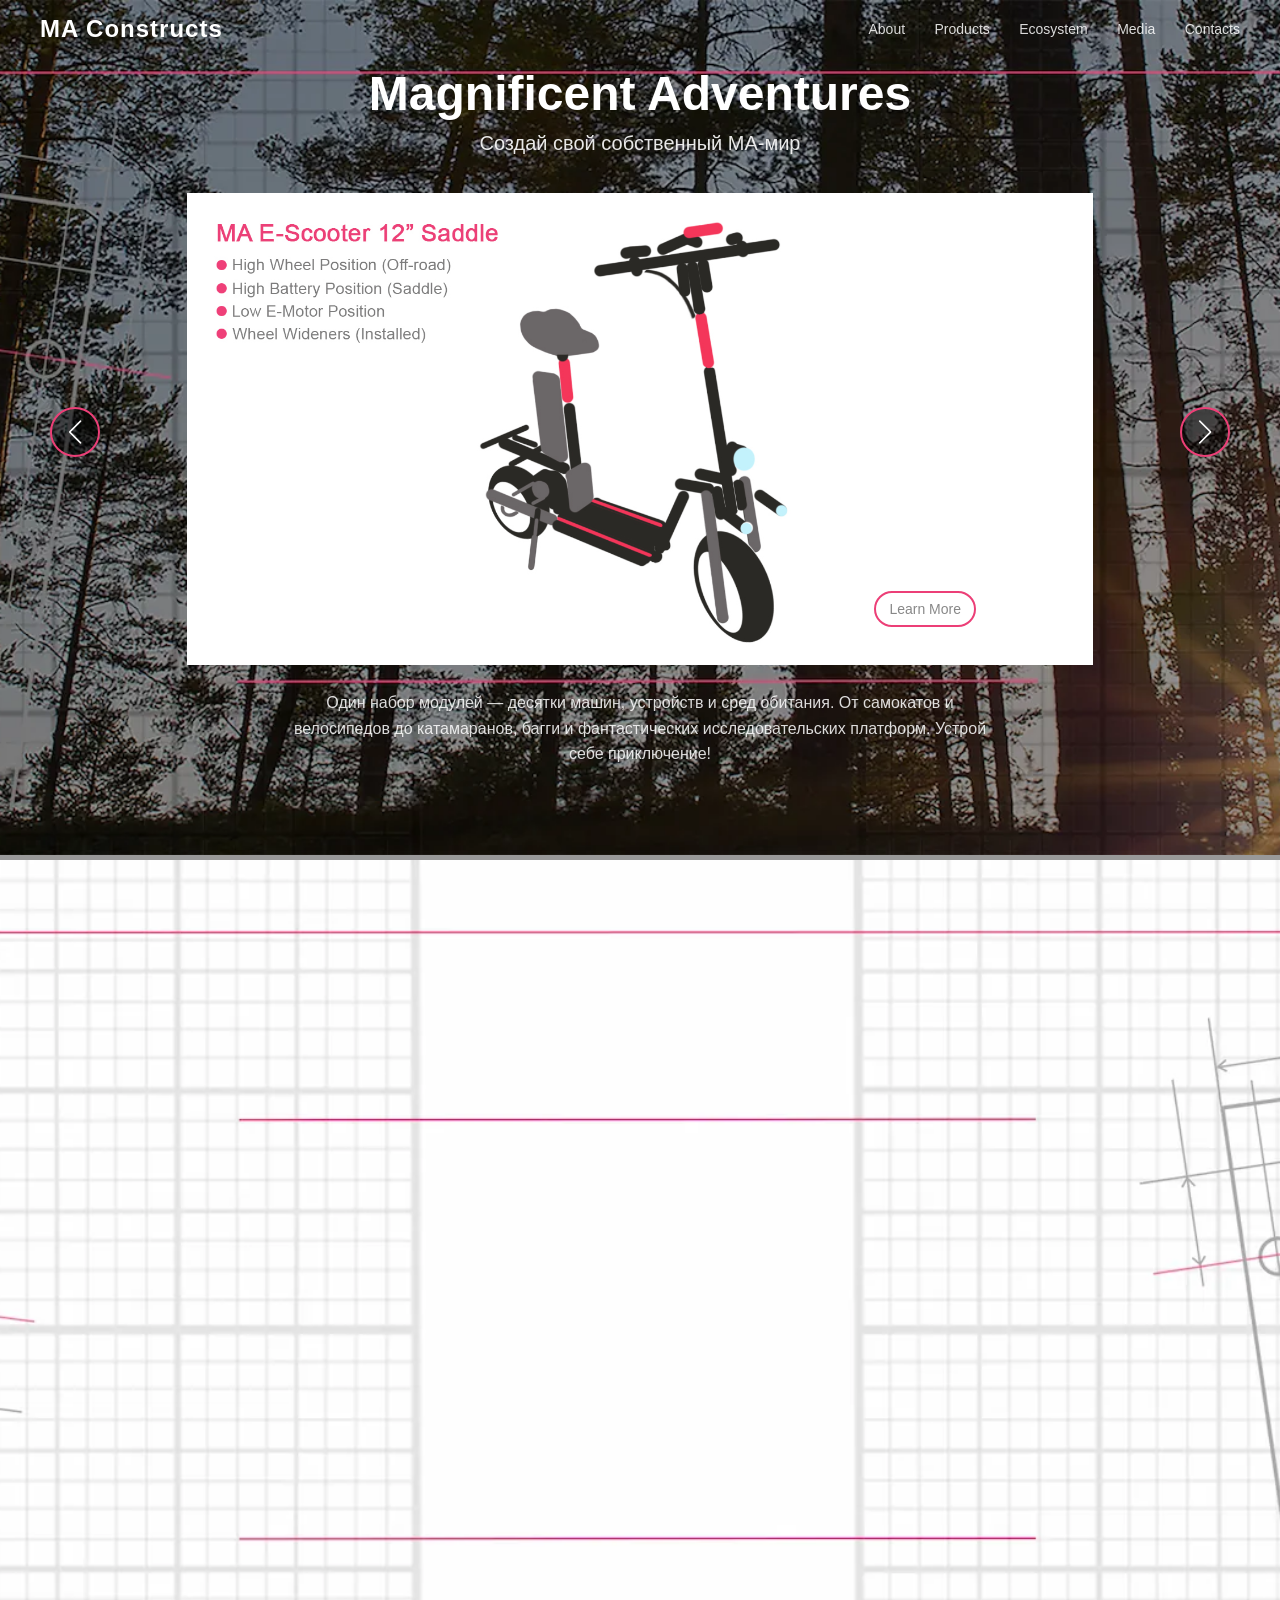
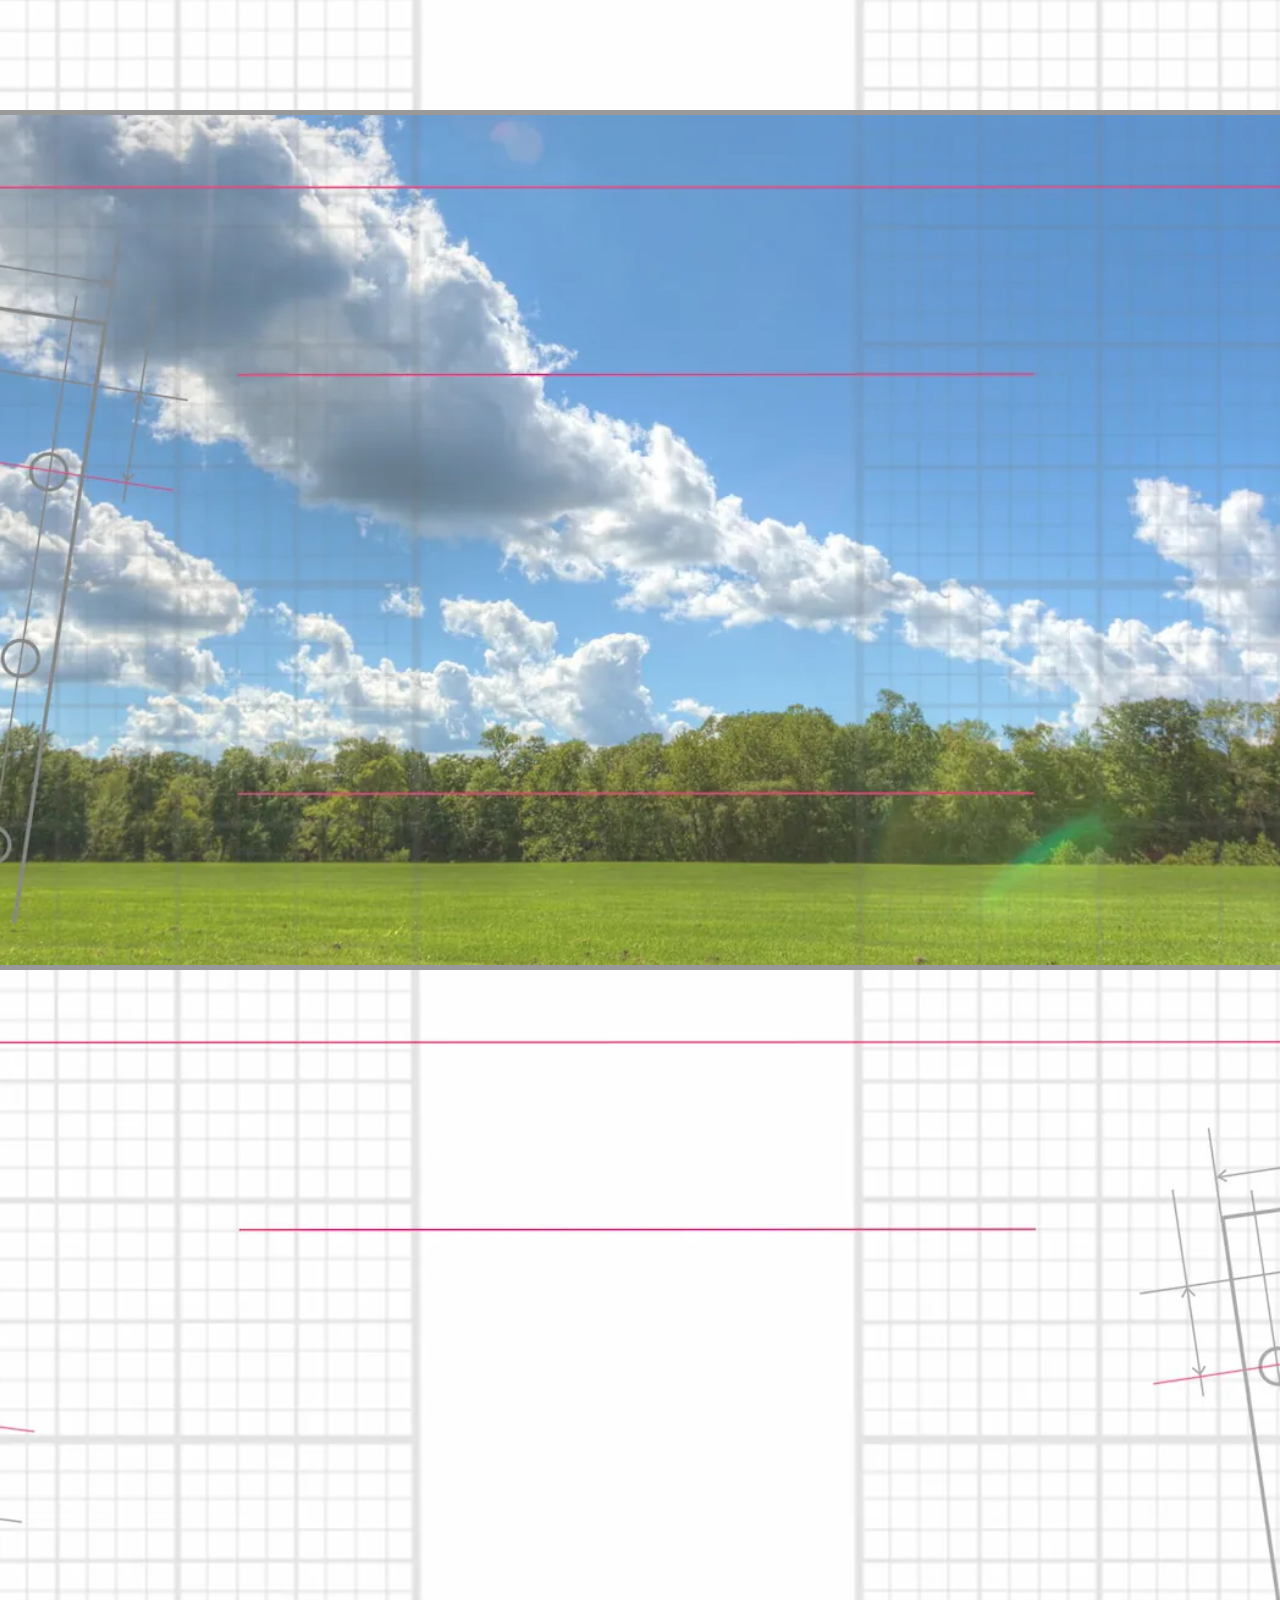
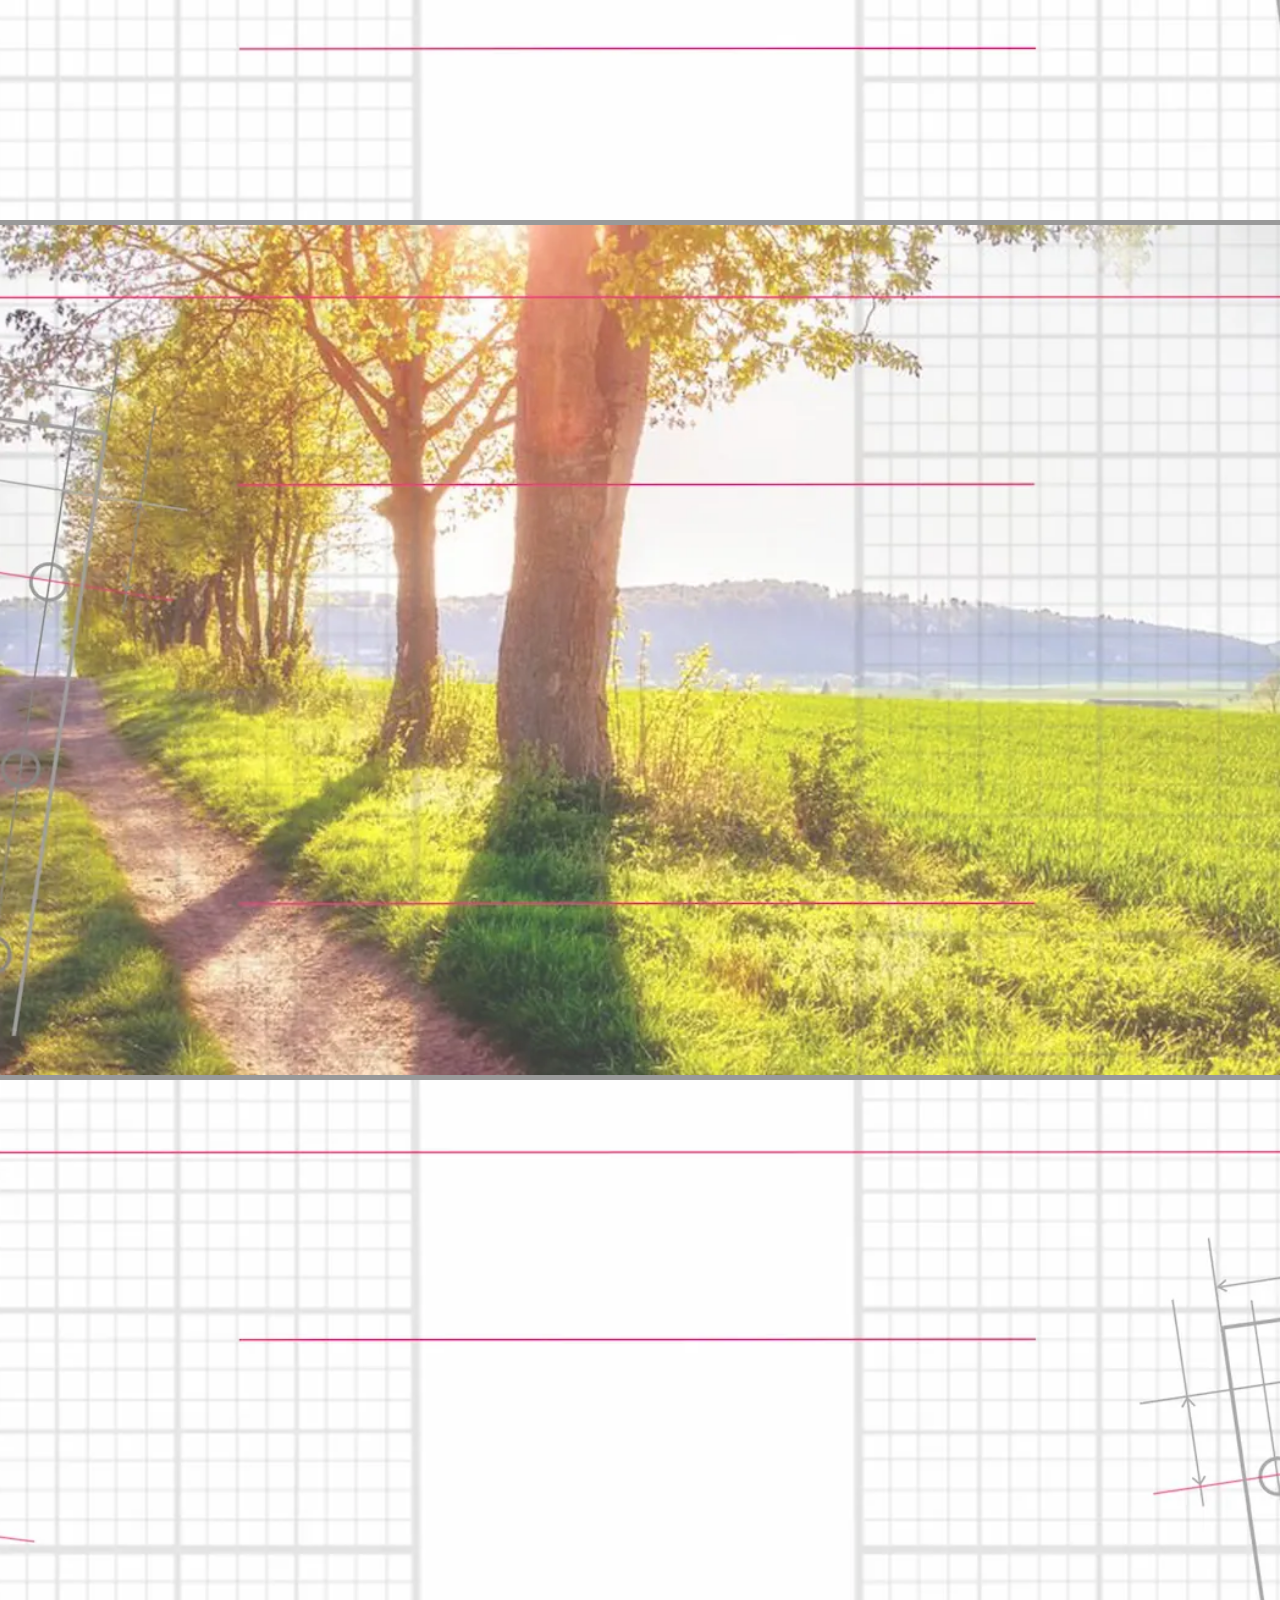
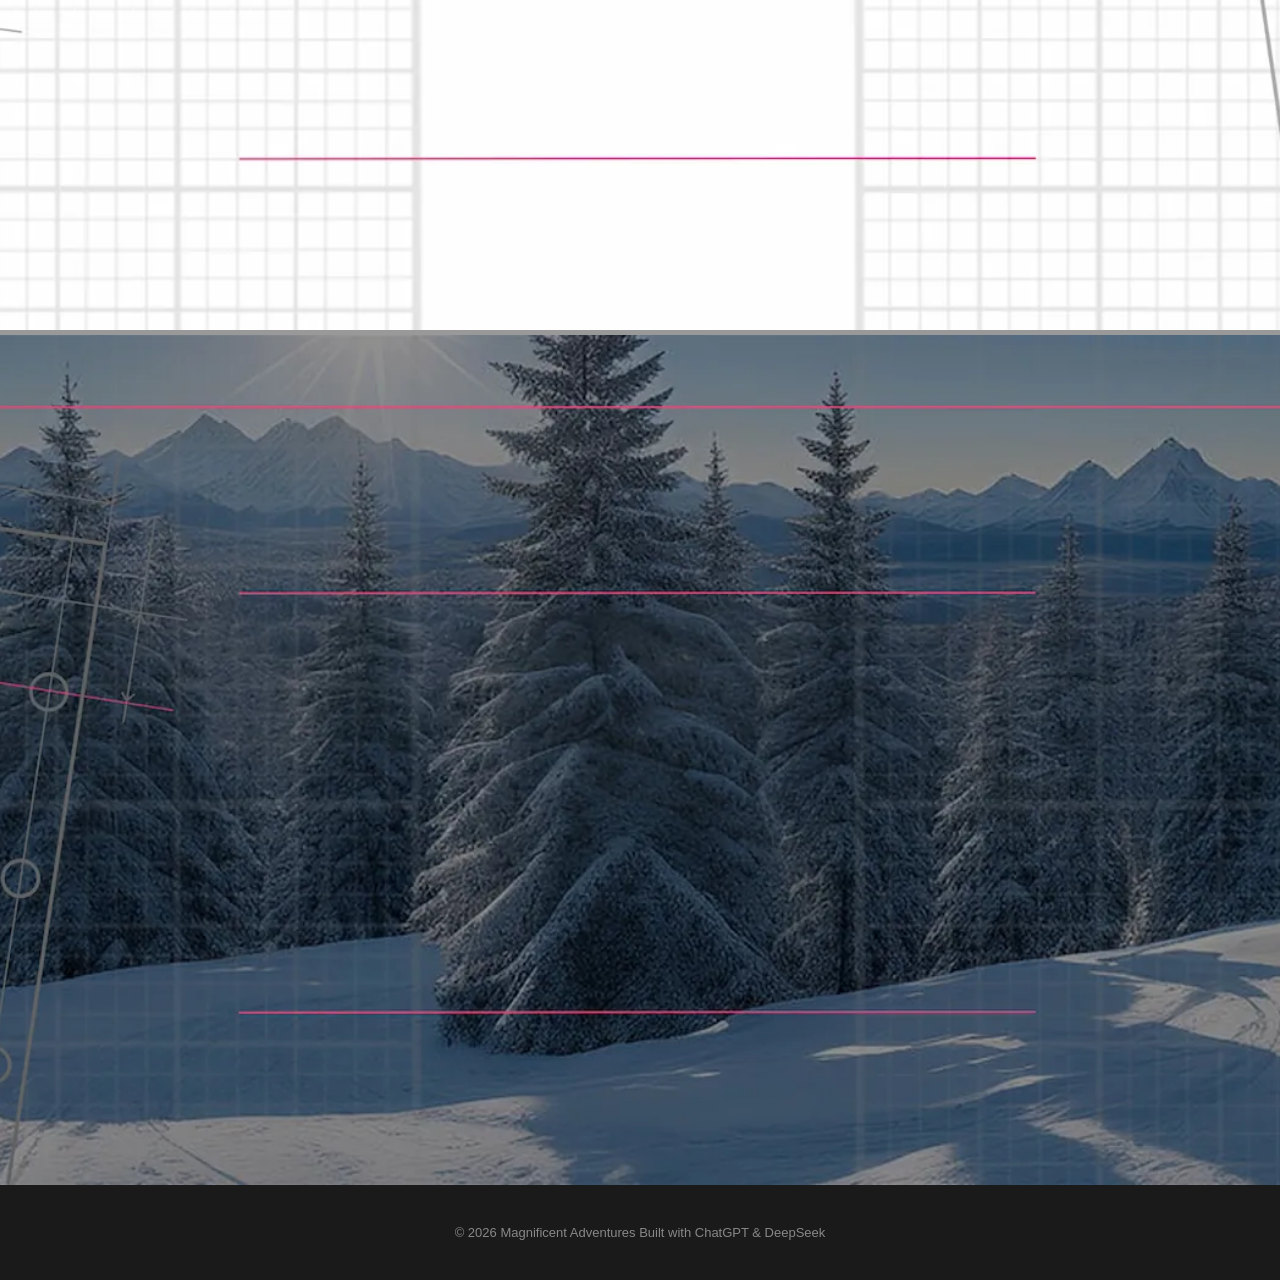
==== index.html @ 73cfc811 "Update logo text and hero section message" ====
<!DOCTYPE html>
<html lang="ru">
<head>
  <meta charset="UTF-8" />
  <title>Magnificent Adventures</title>
  <meta name="viewport" content="width=device-width, initial-scale=1.0" />
<link rel="icon" href="data:,">
  <!-- SWIPER CSS (CDN) -->
  <link rel="stylesheet" href="https://cdn.jsdelivr.net/npm/swiper@11/swiper-bundle.min.css" />

  <style>
    /* ===== Reset ===== */
    * {
      margin: 0;
      padding: 0;
      box-sizing: border-box;
    }

    body {
      margin: 0;
      font-family: Arial, Helvetica, sans-serif;
      color: #ffffff;
    }

    /* ===== HERO SECTION ===== */
  .hero {
  position: relative;
  height: 95vh;
  display: flex;
  flex-direction: column;
  padding-top: 65px;
  
  background-size: cover;
  background-position: center;
  background-repeat: no-repeat;
  scroll-snap-align: start;
  }
    
  /* ===== HERO BACKGROUNDS ===== */
.hero-1 { background-image: url("images/bg-hero-1.webp"); }
.hero-2 { background-image: url("images/bg-hero-2.webp"); }
.hero-3 { background-image: url("images/bg-hero-3.webp"); }
.hero-4 { background-image: url("images/bg-hero-4.webp"); }
.hero-5 { background-image: url("images/bg-hero-5.webp"); }
.hero-6 { background-image: url("images/bg-hero-6.webp"); }
.hero-7 { background-image: url("images/bg-hero-7.webp"); }

    /* ===== TOP NAV ===== */
    .nav {
      position: fixed;     
      top: 0;              
      left: 0;              
      width: 100%;          
      z-index: 1000;
      display: flex;
      justify-content: space-between;
      align-items: center;
      padding: 15px 40px 20px 40px;
    }

    .logo {
      font-size: 24px;
      font-weight: bold;
      letter-spacing: 1px;
    }

    .menu a {
      margin-left: 25px;
      text-decoration: none;
      color: #ffffff;
      font-size: 14px;
      opacity: 0.85;
    }
    .hero-light .menu a {
  color: #333333;
   }
    .menu a:hover {
      opacity: 1;
    }
    .nav-dark .menu a {
  color: #333333;
}
.nav-dark .menu a:hover {
  color: #ec3f77;
}
    
    /* ===== HERO CONTENT ===== */
    .hero-content {
   display: flex;
  flex-direction: column;
  align-items: center;
  text-align: center;

  padding: 1px 2px;
  gap: 1px;
}


    .hero-title {
      font-size: 48px;
      font-weight: 700;
      margin-bottom: 10px;
    }

    .hero-subtitle {
      font-size: 20px;
      margin-bottom: 12px;
      opacity: 0.9;
    }

    .hero-bottom {
      max-width: 700px;
      font-size: 16px;
      line-height: 1.6;
      margin: 0 auto 25px auto;
      text-align: center;
      opacity: 0.85;
    }

    /* ===== SWIPER СТИЛИ ===== */
/* Контейнер слайдера */
.slider-container {
  width: 100%;
  max-width: 1200px;

  height: 58vh;        /* ← ВОТ ЭТО КЛЮЧ */
  max-height: 650px;   /* страховка */

  margin: 0 auto;
}

/* Сам слайдер внутри контейнера */
.slider-container .swiper {
  width: 100%;
  height: 100%;
  position: relative;
  z-index: 2;
}


/* Медиа-запросы для адаптивности */
@media (max-width: 768px) {
  .slider-container {
    width: 95%;
    height: 60vh;
    min-height: 400px;
  }
}

@media (max-width: 480px) {
  .slider-container {
    height: 50vh;
    min-height: 300px;
    border-width: 2px; /* Тоньше линии на мобильных */
  }
}

.swiper {
  width: 100%;
  height: 100%;
  max-height: 800px;
  border-radius: 20px;
  overflow: hidden;
}

.swiper-slide {
  display: flex;
  justify-content: center;
  align-items: center;
  position: relative;
}

.swiper-slide img {
  width: auto;
  height: auto;
  max-width: 92%;
  max-height: 95%;
  object-fit: contain;
  padding: 12px;
}

    /* Кнопки навигации Swiper */
    .swiper-button-next,
    .swiper-button-prev {
      color: #fff;
      background: rgba(0, 0, 0, 0.5);
      width: 50px;
      height: 50px;
      border-radius: 50%;
      transition: all 0.3s ease;
      border: 2px solid #ec3f77; /* ← розовый фирменный HEX */
    }
    
    .swiper-button-next:hover,
    .swiper-button-prev:hover {
     background: rgba(0, 0, 0, 0.8);
   }

    .swiper-button-next:after,
    .swiper-button-prev:after {
      font-size: 24px;
    }
   /* Полное отключение фокуса для всех элементов слайдера */
.swiper-slide:focus,
.swiper-slide:focus-visible,
.swiper-slide:focus-within,
.swiper-button-next:focus,
.swiper-button-prev:focus,
.swiper-button-next:focus-visible,
.swiper-button-prev:focus-visible {
  outline: none !important;
  box-shadow: none !important;
  -webkit-tap-highlight-color: transparent !important; /* для мобильных */
}

/* Отключаем выделение при клике на всё, что связано со слайдером */
.swiper * {
  -webkit-tap-highlight-color: transparent;
  -webkit-touch-callout: none;
  -webkit-user-select: none;
  user-select: none;
}
    
    /* ===== CTA ===== */
    .slider-container {
  position: relative;
   }

.cta {
  position: absolute;
  right: 22%;
  bottom: 12%;
  z-index: 5;
 }

.cta button {
  background: white;
  color: #888;
  border: 2px solid #ec3f77; /* фирменный MA-розовый */
  padding: 8px 13px;
  font-size: 14px;
  border-radius: 60px;  /* больше воздуха */
  cursor: pointer;
  transition: all 0.3s ease;
}

.cta button:hover {
  background: #f3f3f3;
  color: #444;
}

.hero + .hero {
border-top: 5px solid #999;
}
 html { scroll-snap-type: y proximity; }

  .site-footer {
  background: #1a1a1a;
  color: #888;
  text-align: center;
  padding: 40px 20px;
  font-size: 13px;
}
    
    /* ===== MOBILE ===== */
    @media (max-width: 768px) {
      .hero-title {
        font-size: 34px;
      }

      .swiper {
        height: 400px;
      }

      .swiper-button-next,
      .swiper-button-prev {
        width: 40px;
        height: 40px;
      }
    }

    @media (max-width: 480px) {
      .swiper {
        height: 300px;
      }
    }
           
  </style>
</head>

<body>

  <!-- Navigation -->
    <header class="nav">
      <div class="logo">MA Constructs</div>
      <div class="menu">
        <a href="#">About</a>
        <a href="#">Products</a>
        <a href="#">Ecosystem</a>
        <a href="#">Media</a>
        <a href="#">Contacts</a>
      </div>
    </header>

  <main>
  
    <section class="hero hero-1 hero-dark">
  
    <!-- Hero Content -->
    <div class="hero-content">

      <div class="hero-title">Magnificent Adventures</div>
      <div class="hero-subtitle">Создай свой собственный MA-мир</div>
      
</div>
      
      <!-- Slider (ТЕПЕРЬ ОДИН И РАБОЧИЙ) -->
      <div class="slider-container">
        <div class="swiper">
          <div class="swiper-wrapper">
       <!-- Слайд 1 -->
  <div class="swiper-slide">
    <img src="./images/skeleton-1-1-lawn-e-mower-3-4.jpg" alt="MA Lawn E-Mower 4-8”">
    <div class="cta">
    <button>Learn More</button>
  </div>      
  </div>
       <!-- Слайд 2 -->
  <div class="swiper-slide">
    <img src="./images/skeleton-1-2-snow-e-blower-3-4.jpg" alt="MA Snow Blower 4-8” (E-version)">
    <div class="cta">
    <button>Learn More</button>
  </div> 
  </div> 
      <!-- Слайд 3 -->
  <div class="swiper-slide">
    <img src="./images/skeleton-1-3-snow-blower-3-4.jpg" alt="MA Snow Blower 4-8”">
    <div class="cta">
    <button>Learn More</button>
  </div>         
  </div>
      <!-- Слайд 4 -->
  <div class="swiper-slide">
    <img src="./images/skeleton-1-4-trolley-3-4.jpg" alt="MA Trolley 4-8” for Bags">
    <div class="cta">
    <button>Learn More</button>
  </div>   
  </div>
      <!-- Слайд 5 -->
  <div class="swiper-slide">
    <img src="./images/skeleton-1-5-scooter-kid-trike-3-4.jpg" alt="MA Scooter 4” Kid’s Trike">
    <div class="cta">
    <button>Learn More</button>
  </div>  
  </div>
     <!-- Слайд 6 -->
  <div class="swiper-slide">
    <img src="./images/skeleton-1-6-scooter-simple-3-4.jpg" alt="MA Scooter 8”">
    <div class="cta">
    <button>Learn More</button>
  </div>  
  </div>
      <!-- Слайд 7 -->
  <div class="swiper-slide">
    <img src="./images/skeleton-1-7-e-scooter-3-4.jpg" alt="MA E-Scooter 12”">
    <div class="cta">
    <button>Learn More</button>
  </div> 
  </div>
    <!-- Слайд 8 -->
  <div class="swiper-slide">
    <img src="./images/skeleton-1-8-e-scooter-saddle-3-4.jpg" alt="MA E-Scooter 12” Saddle">
    <div class="cta">
    <button>Learn More</button>
  </div> 
  </div>
    <!-- Слайд 9 -->
  <div class="swiper-slide">
    <img src="./images/skeleton-1-9-mini-e-bike-deck-3-4.jpg" alt="MA Mini E-Bike 16-20” Deck">
    <div class="cta">
    <button>Learn More</button>
  </div>    
  </div>
    <!-- Слайд 10 -->
  <div class="swiper-slide">
    <img src="./images/skeleton-1-10-mini-e-bike-hybrid-3-4.jpg" alt="MA Mini E-Bike 16-20” Hybrid">
    <div class="cta">
    <button>Learn More</button>
  </div>  
  </div>
    <!-- Слайд 11 -->
  <div class="swiper-slide">
    <img src="./images/skeleton-1-11-mini-bike-pedals-3-4.jpg" alt="MA Mini Bike 16-20” Pedals">
    <div class="cta">
    <button>Learn More</button>
  </div>    
  </div>
    <!-- Слайд 12 -->
  <div class="swiper-slide">
    <img src="./images/skeleton-1-12-water-mini-e-bike-3-4.jpg" alt="MA Water Mini E-Bike 16-20”">
    <div class="cta">
    <button>Learn More</button>
  </div>     
  </div>
    <!-- Слайд 13 -->
  <div class="swiper-slide">
    <img src="./images/skeleton-1-13-snow-mini-e-bike-hybrid-3-4.jpg" alt="MA Snow Mini E-Bike 16-20”">
    <div class="cta">
    <button>Learn More</button>
  </div>     
  </div>
    <!-- Слайд 14 -->
  <div class="swiper-slide">
    <img src="./images/skeleton-1-14-mini-e-bike-trike-3-4.jpg" alt="MA Mini E-Bike 16-20” Trike">
    <div class="cta">
    <button>Learn More</button>
  </div>   
  </div>
    <!-- Слайд 15 -->
  <div class="swiper-slide">
    <img src="./images/skeleton-1-15-mini-e-bike-quadbike-3-4.jpg" alt="MA Mini E-Bike 16-20” QuadBike">
    <div class="cta">
    <button>Learn More</button>
  </div>   
  </div>
    <!-- Слайд 16 -->
  <div class="swiper-slide">
    <img src="./images/skeleton-1-16-mini-e-quadbike-roof-traler-3-4.jpg" alt="MA E-QuadBike 16-20” Roof">
    <div class="cta">
    <button>Learn More</button>
  </div>   
  </div>
           
</div>
        
          <!-- Кнопки навигации Swiper -->
          <div class="swiper-button-next"></div>
          <div class="swiper-button-prev"></div>
 
 </div>                
      </div>
         
    <div class="hero-bottom">
        Один набор модулей — десятки машин, устройств и сред обитания.
        От самокатов и велосипедов до катамаранов, багги и фантастических
        исследовательских платформ. Устрой себе приключение!
      </div> 
  </section> 

  <section class="hero hero-2 hero-light"></section>
  <section class="hero hero-3 hero-dark"></section>
  <section class="hero hero-4 hero-light"></section>
  <section class="hero hero-5 hero-light"></section>
  <section class="hero hero-6 hero-light"></section>
  <section class="hero hero-7 hero-dark"></section>
  <footer class="site-footer">
  © 2026 Magnificent Adventures  
  Built with ChatGPT & DeepSeek
</footer>
    
  </main>
  
  <!-- Звук для слайдера -->
  <audio id="swiper-sound" preload="auto">
    <source src="./sounds/slide-quiet-short.mp3" type="audio/mpeg">
    Ваш браузер не поддерживает аудио
  </audio> 
  
  <!-- SWIPER JS (CDN) -->
  <script src="https://cdn.jsdelivr.net/npm/swiper@11/swiper-bundle.min.js"></script>

  <script>
    // MA Slider инициализация
    document.addEventListener('DOMContentLoaded', function() {
      const swiper = new Swiper('.swiper', {
  // ⚡ ДОБАВИЛИ:
  slidesPerView: 1,
  spaceBetween: 0,
  
  loop: false,
  initialSlide: 7,     
    speed: 0,              
         
  navigation: {
    nextEl: '.swiper-button-next',
    prevEl: '.swiper-button-prev',
  },
  
  // ⚡ ИСПРАВИЛИ ВСЕ breakpoints:
  breakpoints: {
    320: { slidesPerView: 1, spaceBetween: 10 },
    640: { slidesPerView: 1, spaceBetween: 15 },
    768: { slidesPerView: 1, spaceBetween: 20 },
    1024: { slidesPerView: 1, spaceBetween: 25 },
    1400: { slidesPerView: 1, spaceBetween: 30 }
  },
  
});
      // ЗВУК ТУТ!
      const sound = document.getElementById('swiper-sound');
      if (sound) {
        document.querySelector('.swiper-button-next').addEventListener('click', () => {
          sound.currentTime = 0;
          sound.play().catch(() => {});
        });
        
        document.querySelector('.swiper-button-prev').addEventListener('click', () => {
          sound.currentTime = 0;
          sound.play().catch(() => {});
        });
      } 
      
console.log('🚀 MA Slider запущен!');
console.log('Количество слайдов:', swiper.slides.length);
    });
  </script>

  <script>
const nav = document.querySelector('.nav');
const heroes = document.querySelectorAll('.hero');

const observer = new IntersectionObserver((entries) => {
  entries.forEach(entry => {
    if (entry.isIntersecting) {
      if (entry.target.classList.contains('hero-light')) {
        nav.classList.add('nav-dark');
      } else {
        nav.classList.remove('nav-dark');
      }
    }
  });
}, { threshold: 0.6 });

heroes.forEach(hero => observer.observe(hero));
</script>
  
</body>
</html>
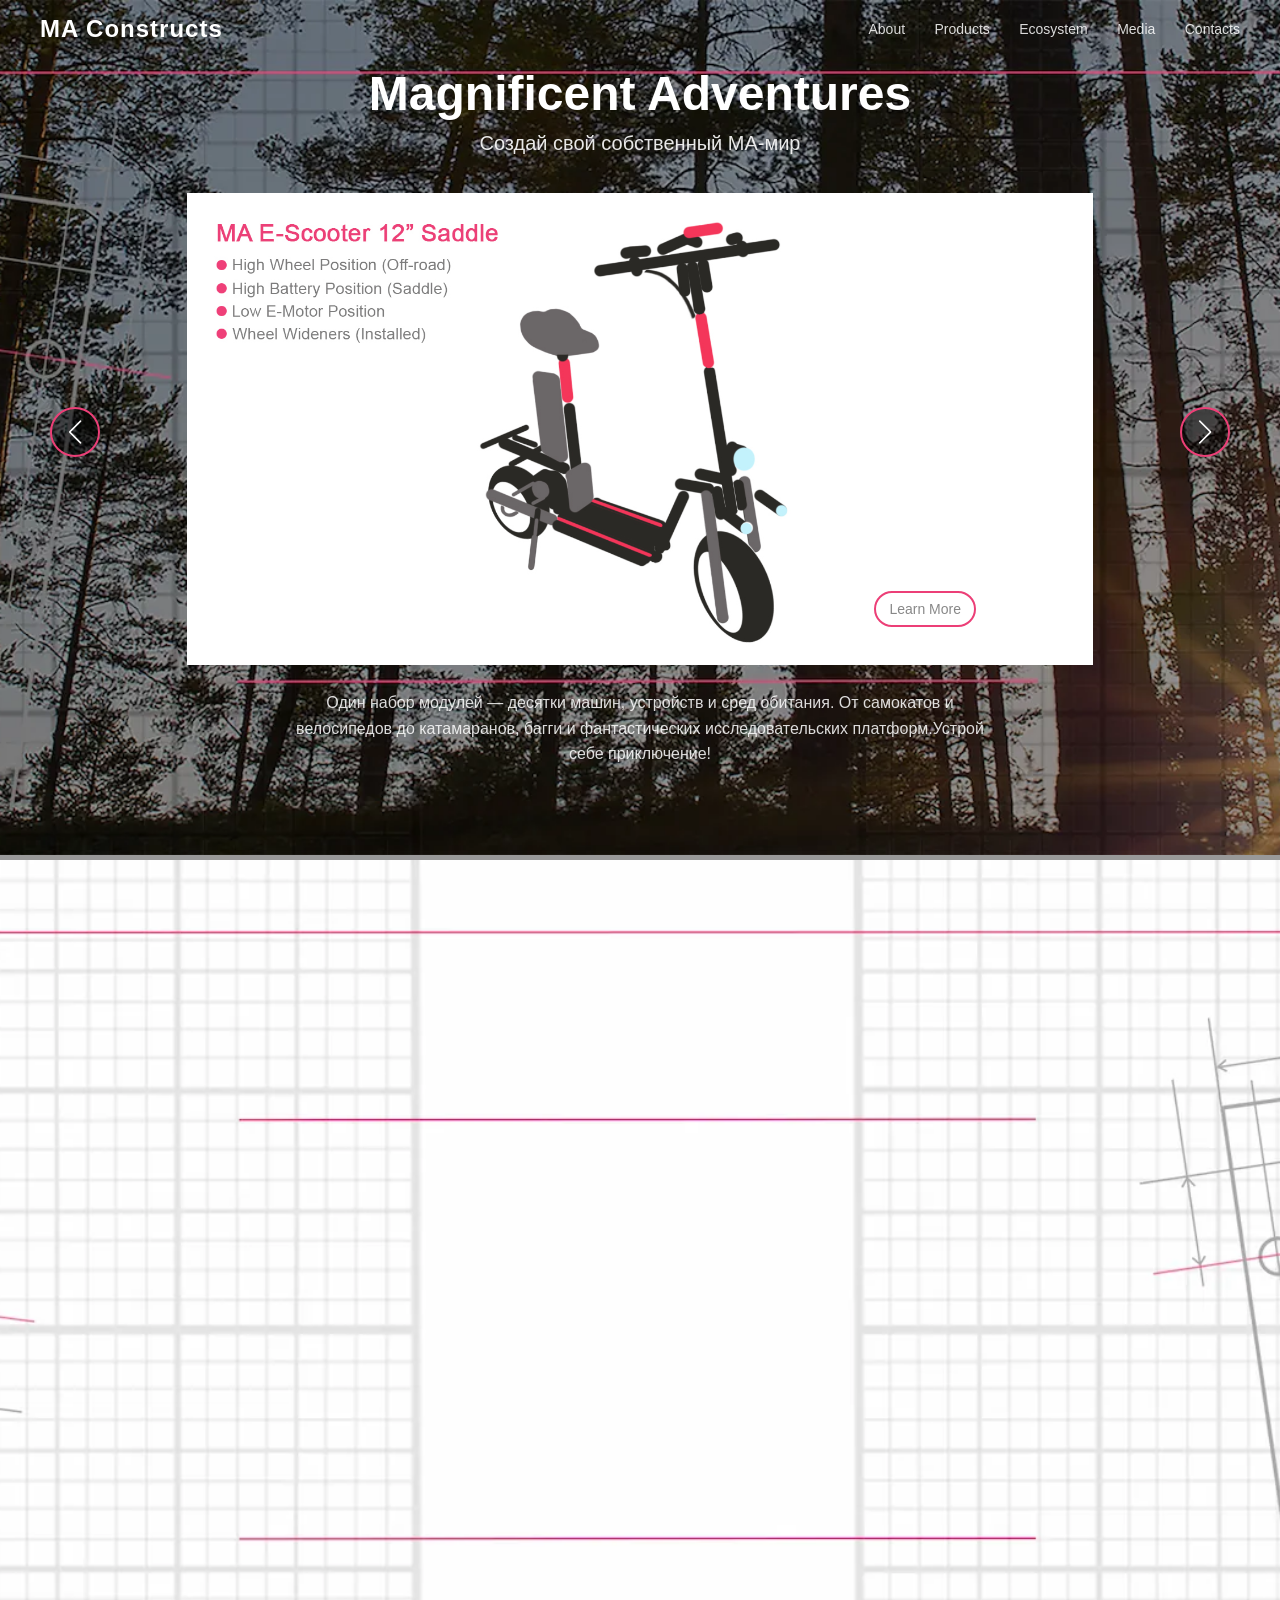
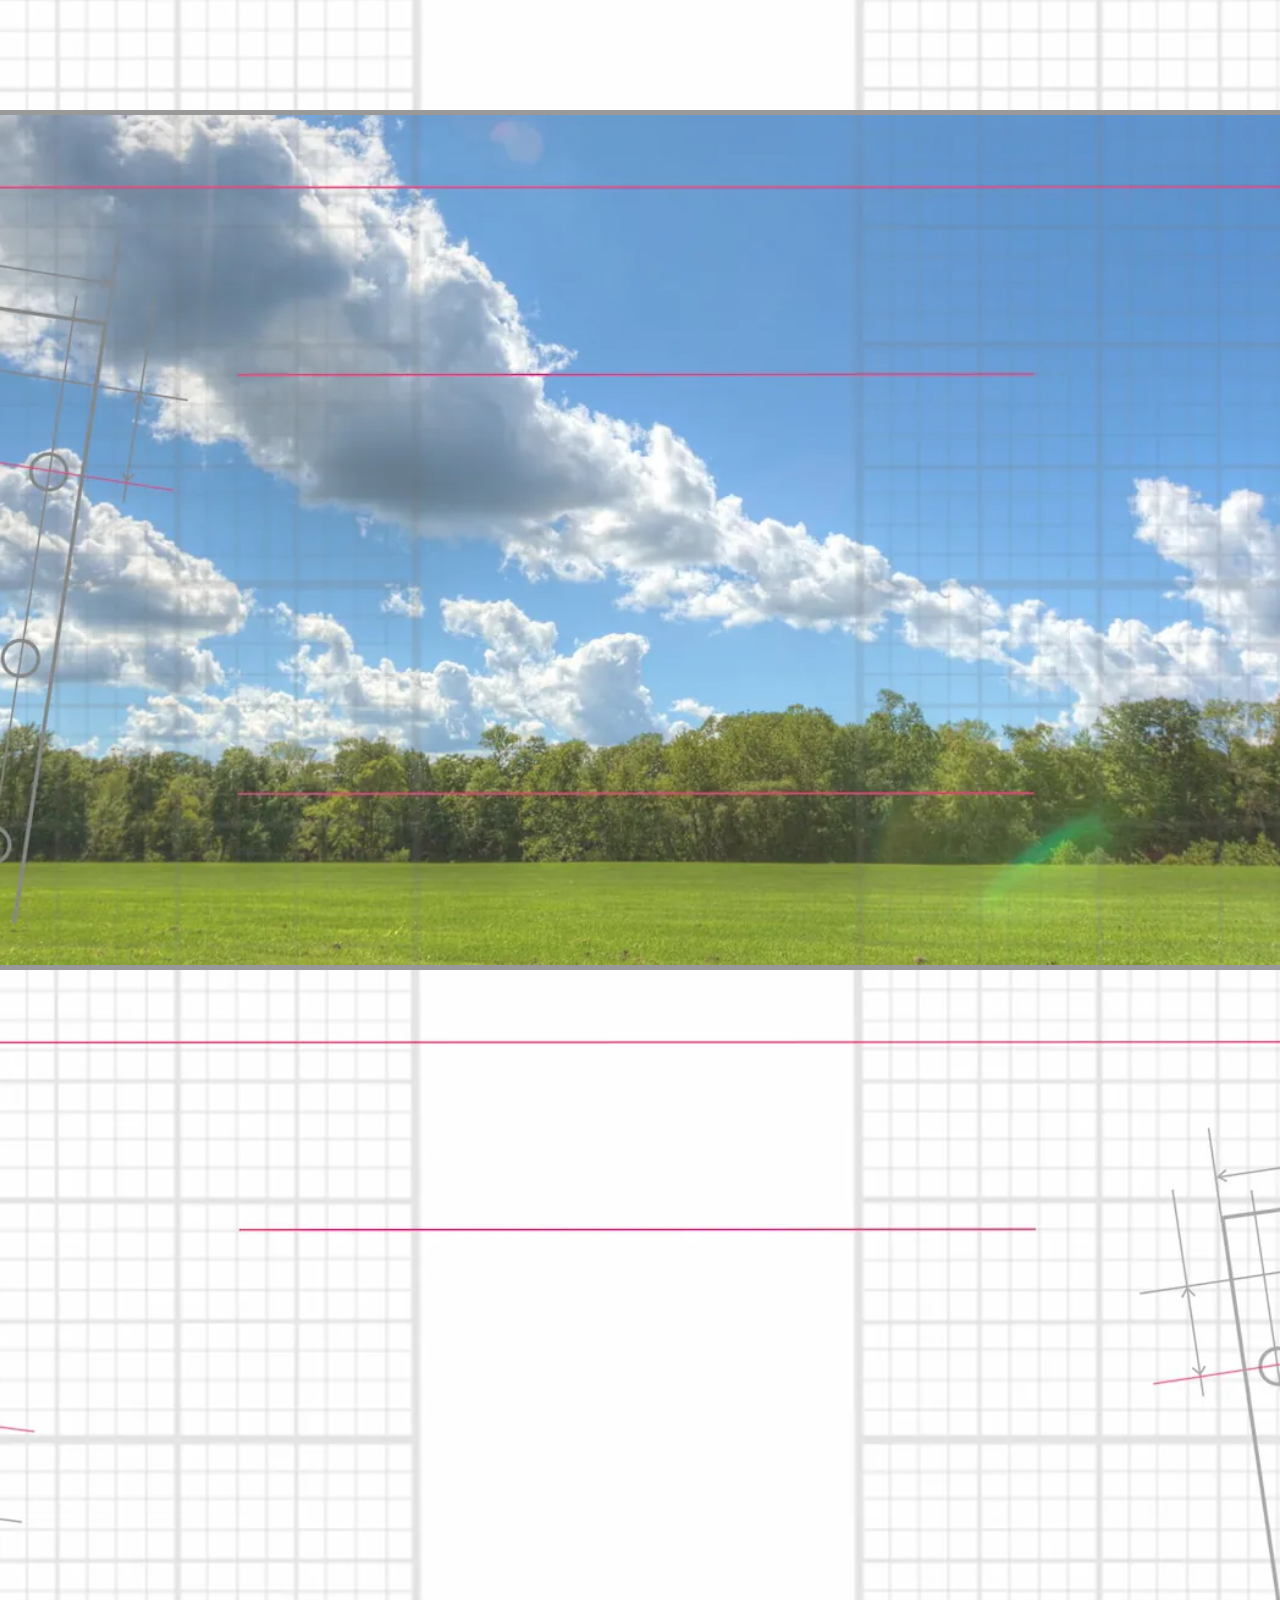
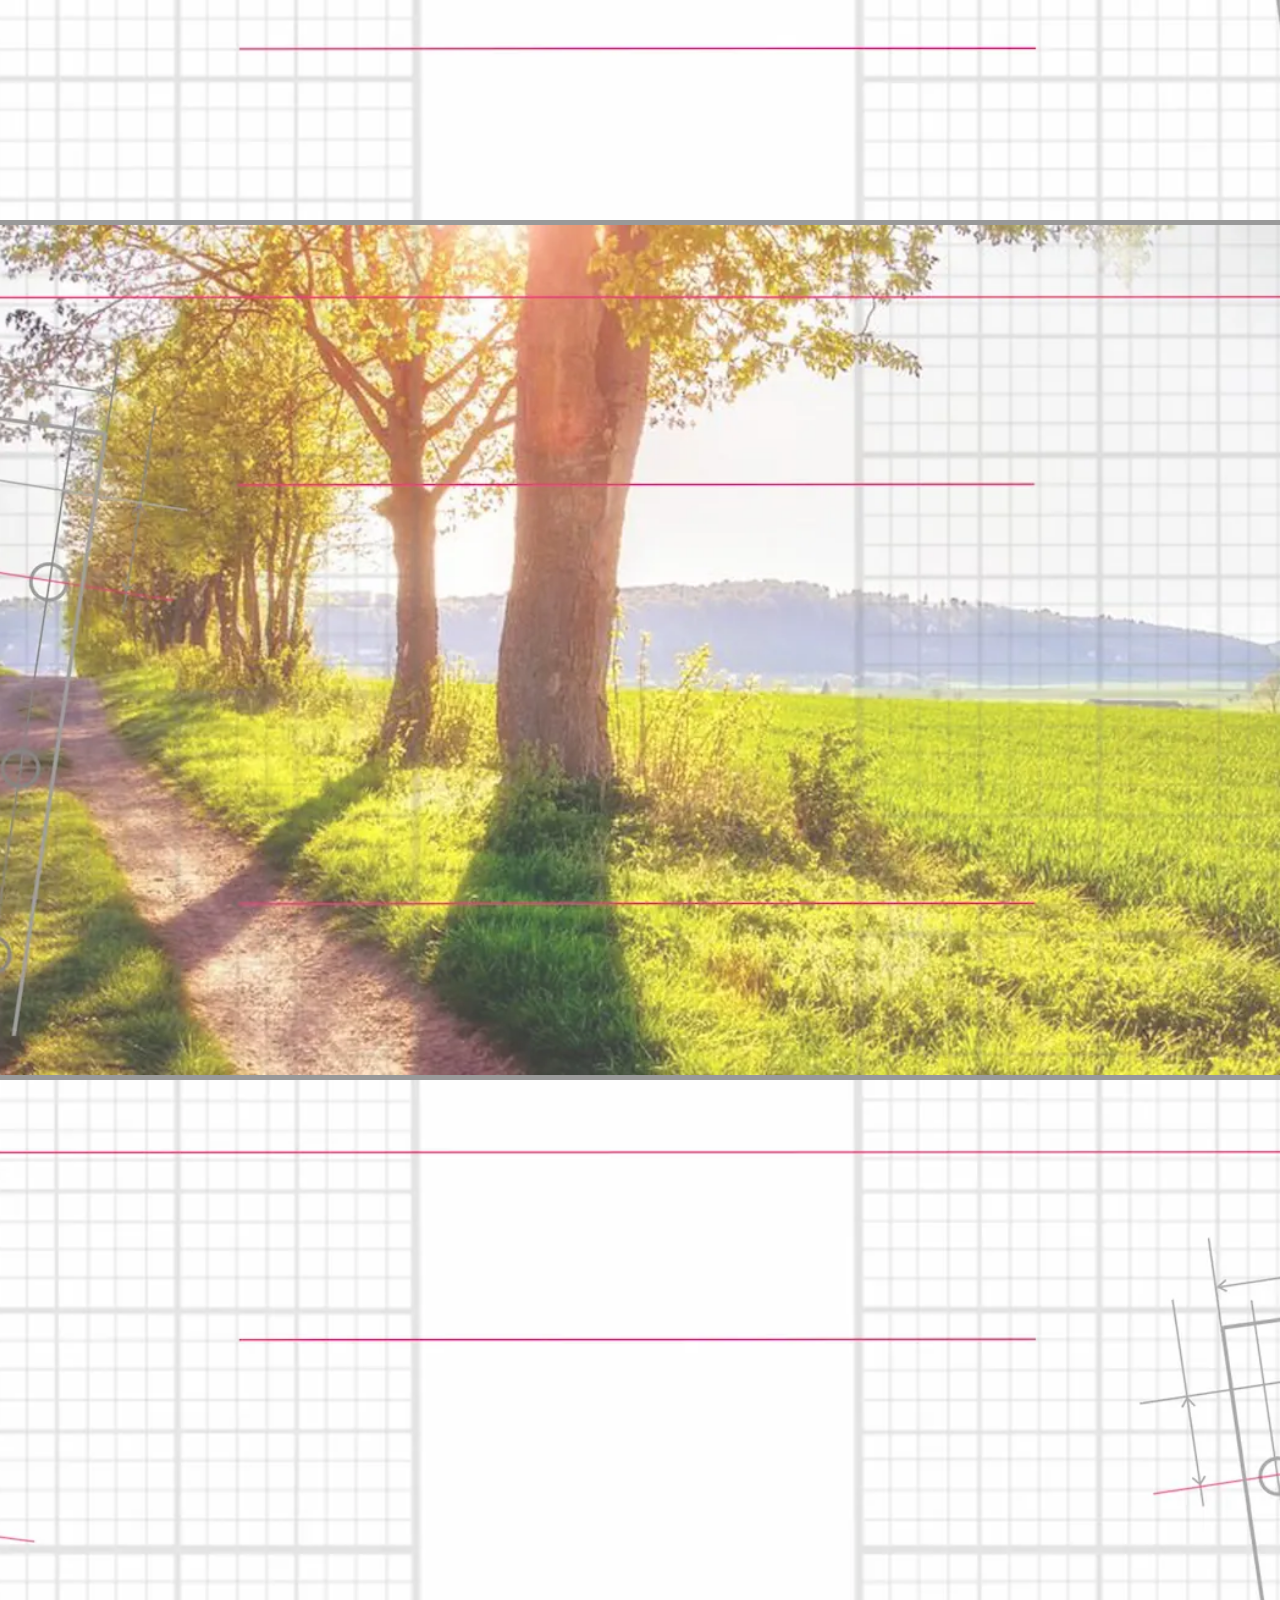
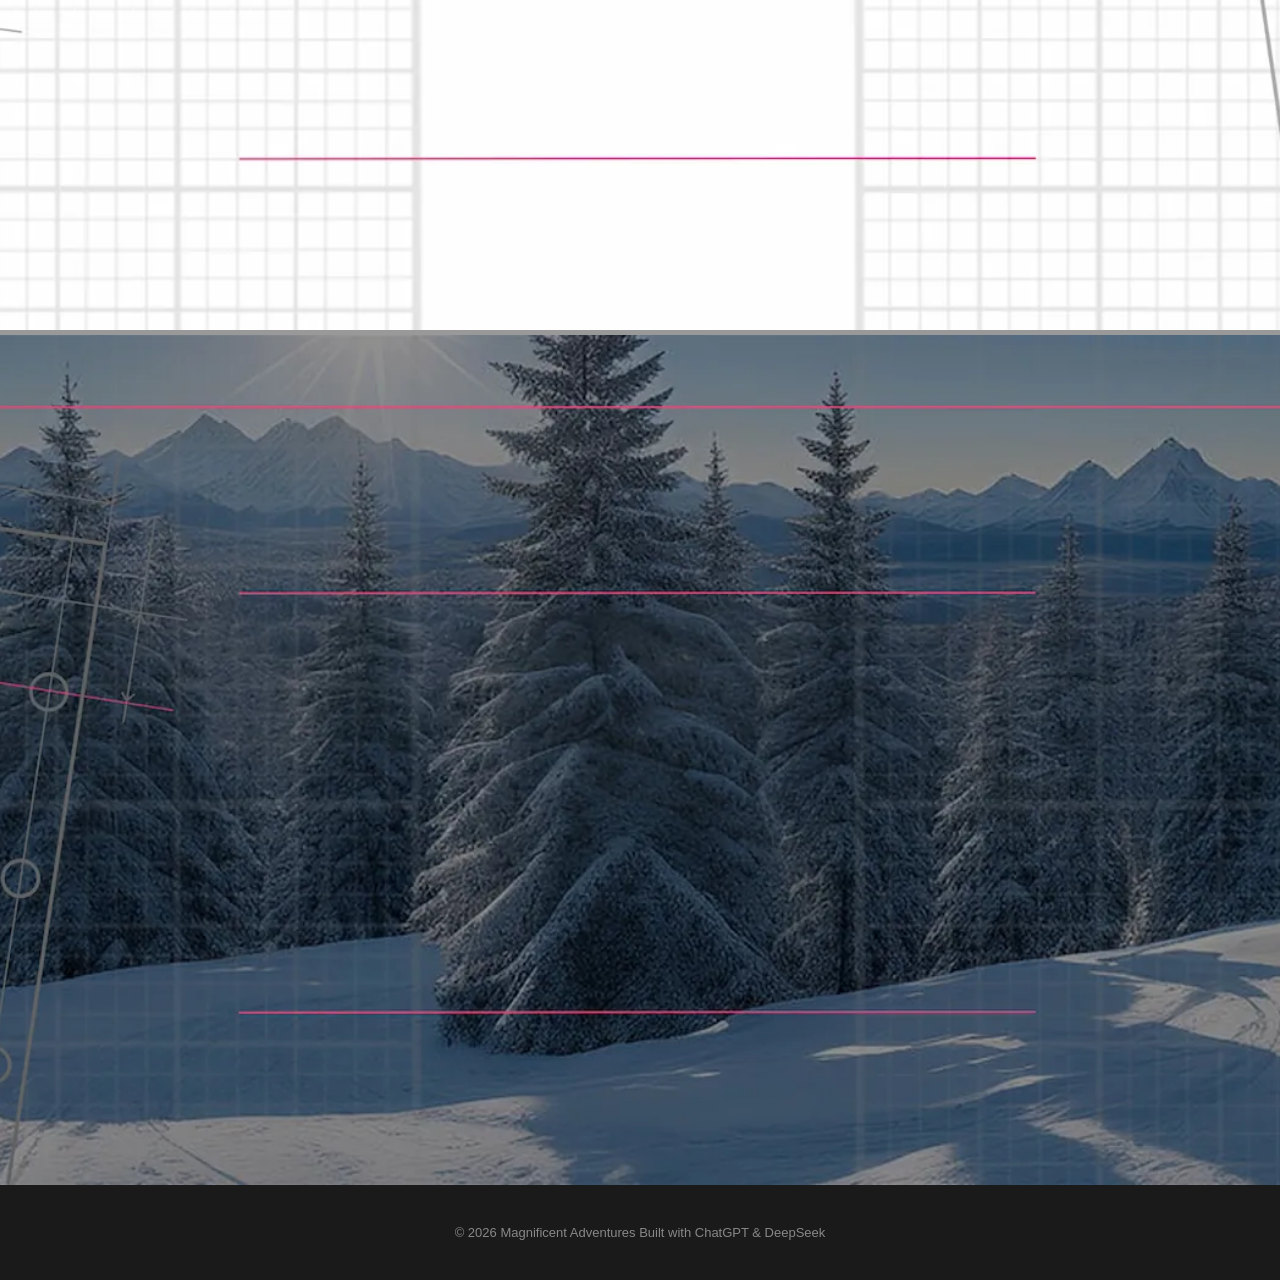
==== commit 5c65bb57: "Fix spacing in hero-bottom text Removed extra space in the hero-bottom section." ====
--- a/index.html
+++ b/index.html
@@ -443,7 +443,7 @@
     <div class="hero-bottom">
         Один набор модулей — десятки машин, устройств и сред обитания.
         От самокатов и велосипедов до катамаранов, багги и фантастических
-        исследовательских платформ. Устрой себе приключение!
+        исследовательских платформ.Устрой себе приключение!
       </div> 
   </section> 
 
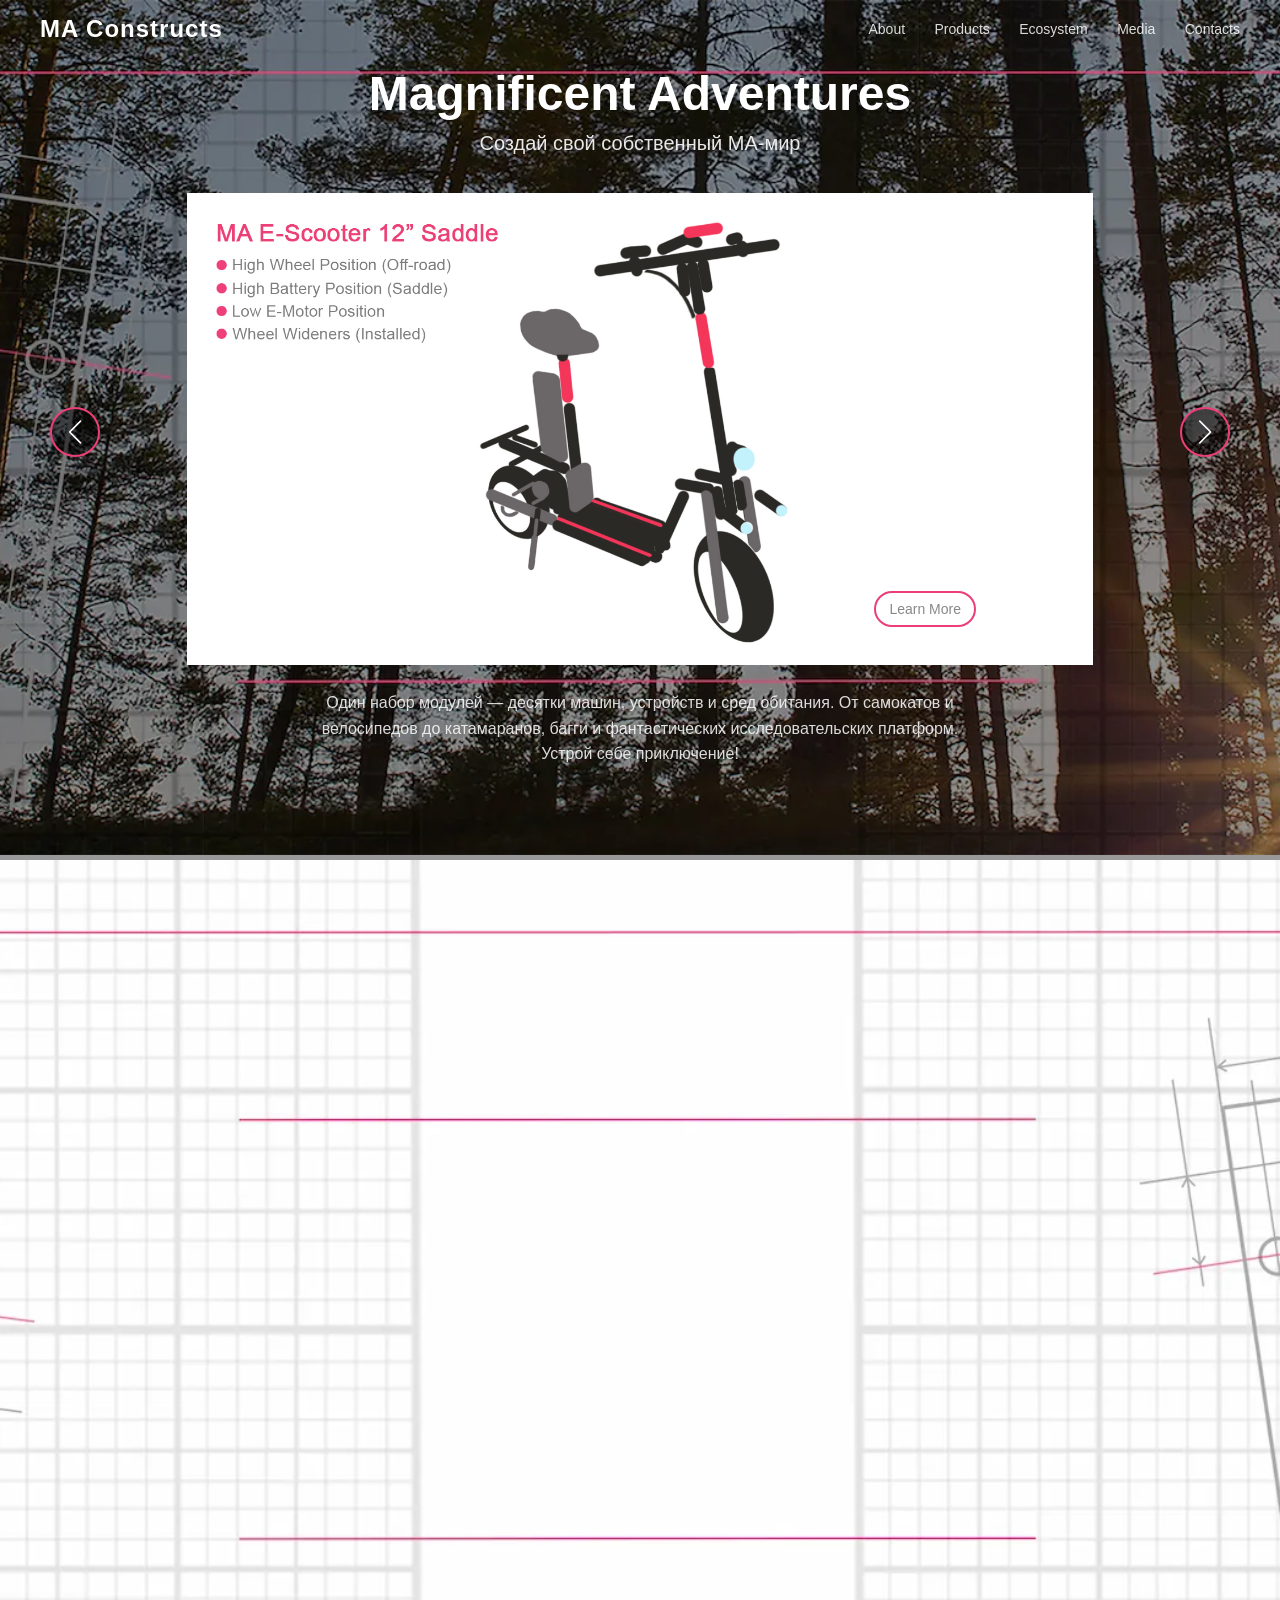
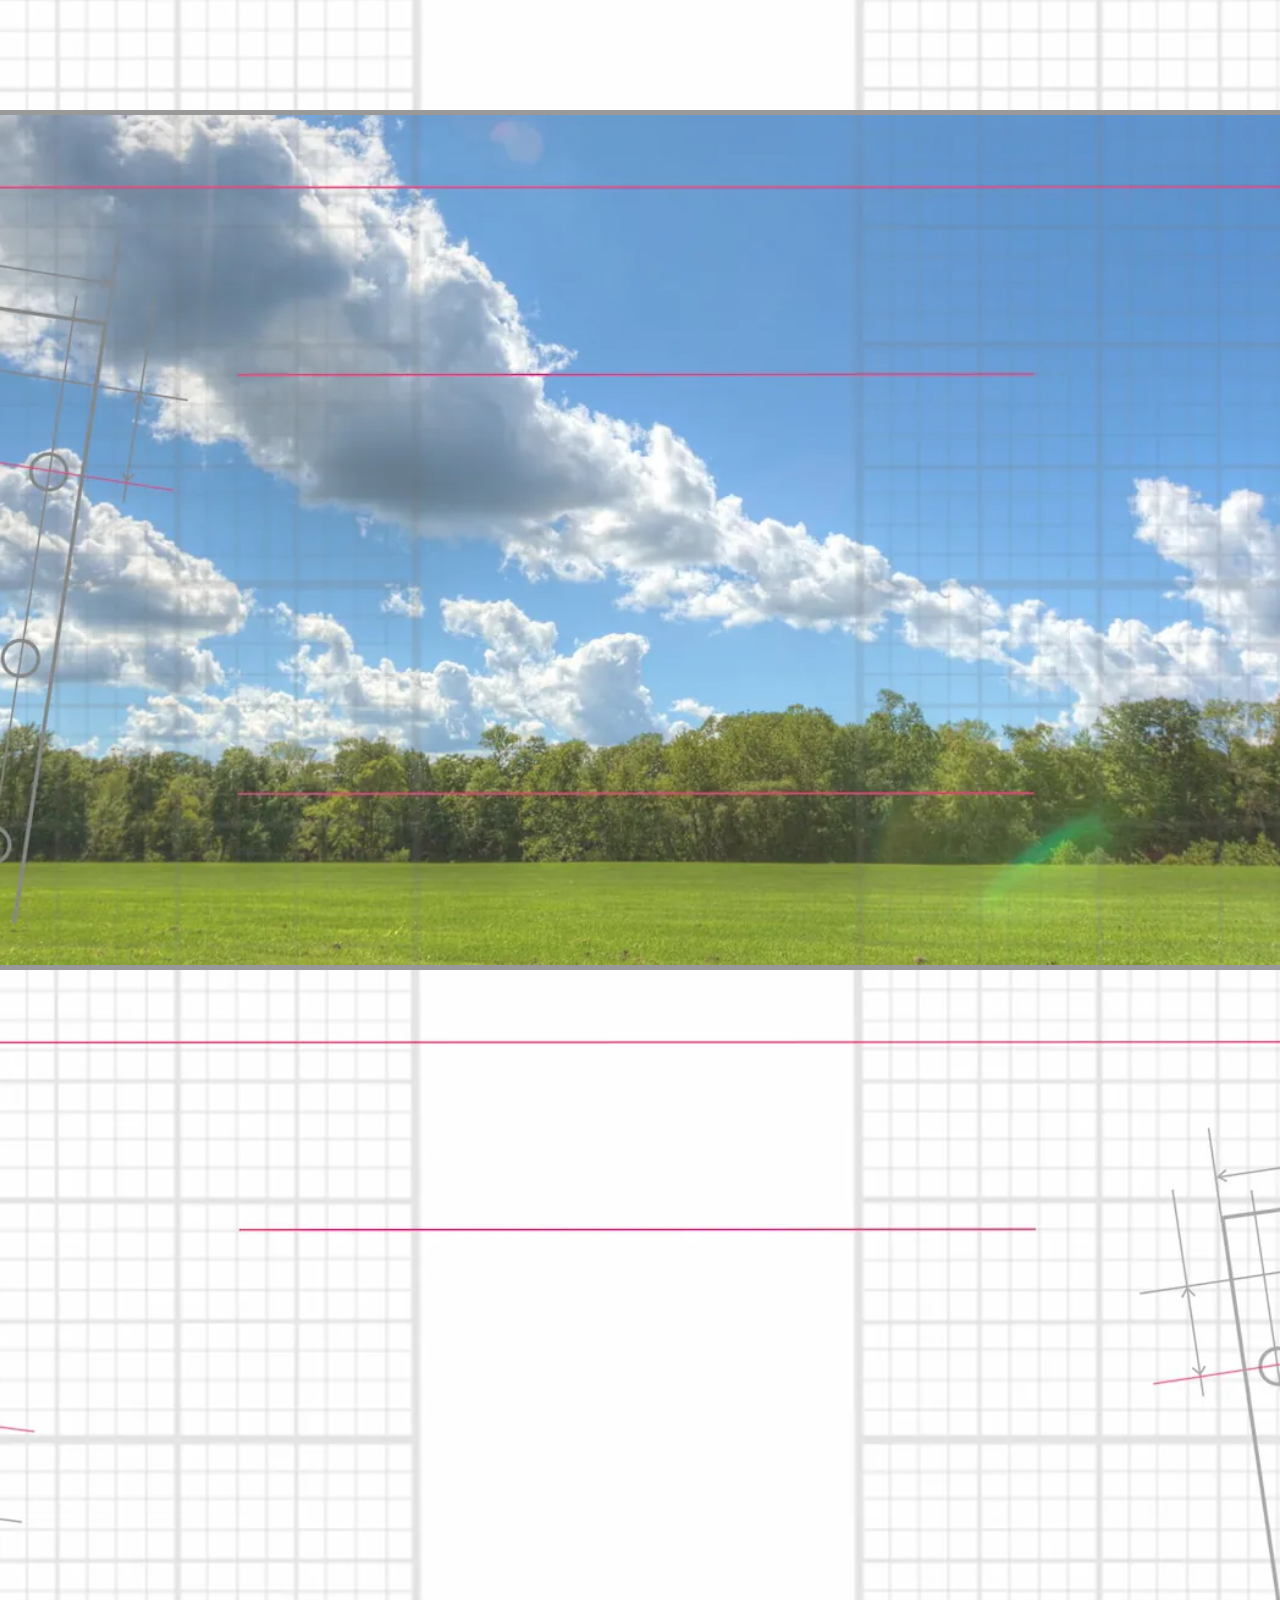
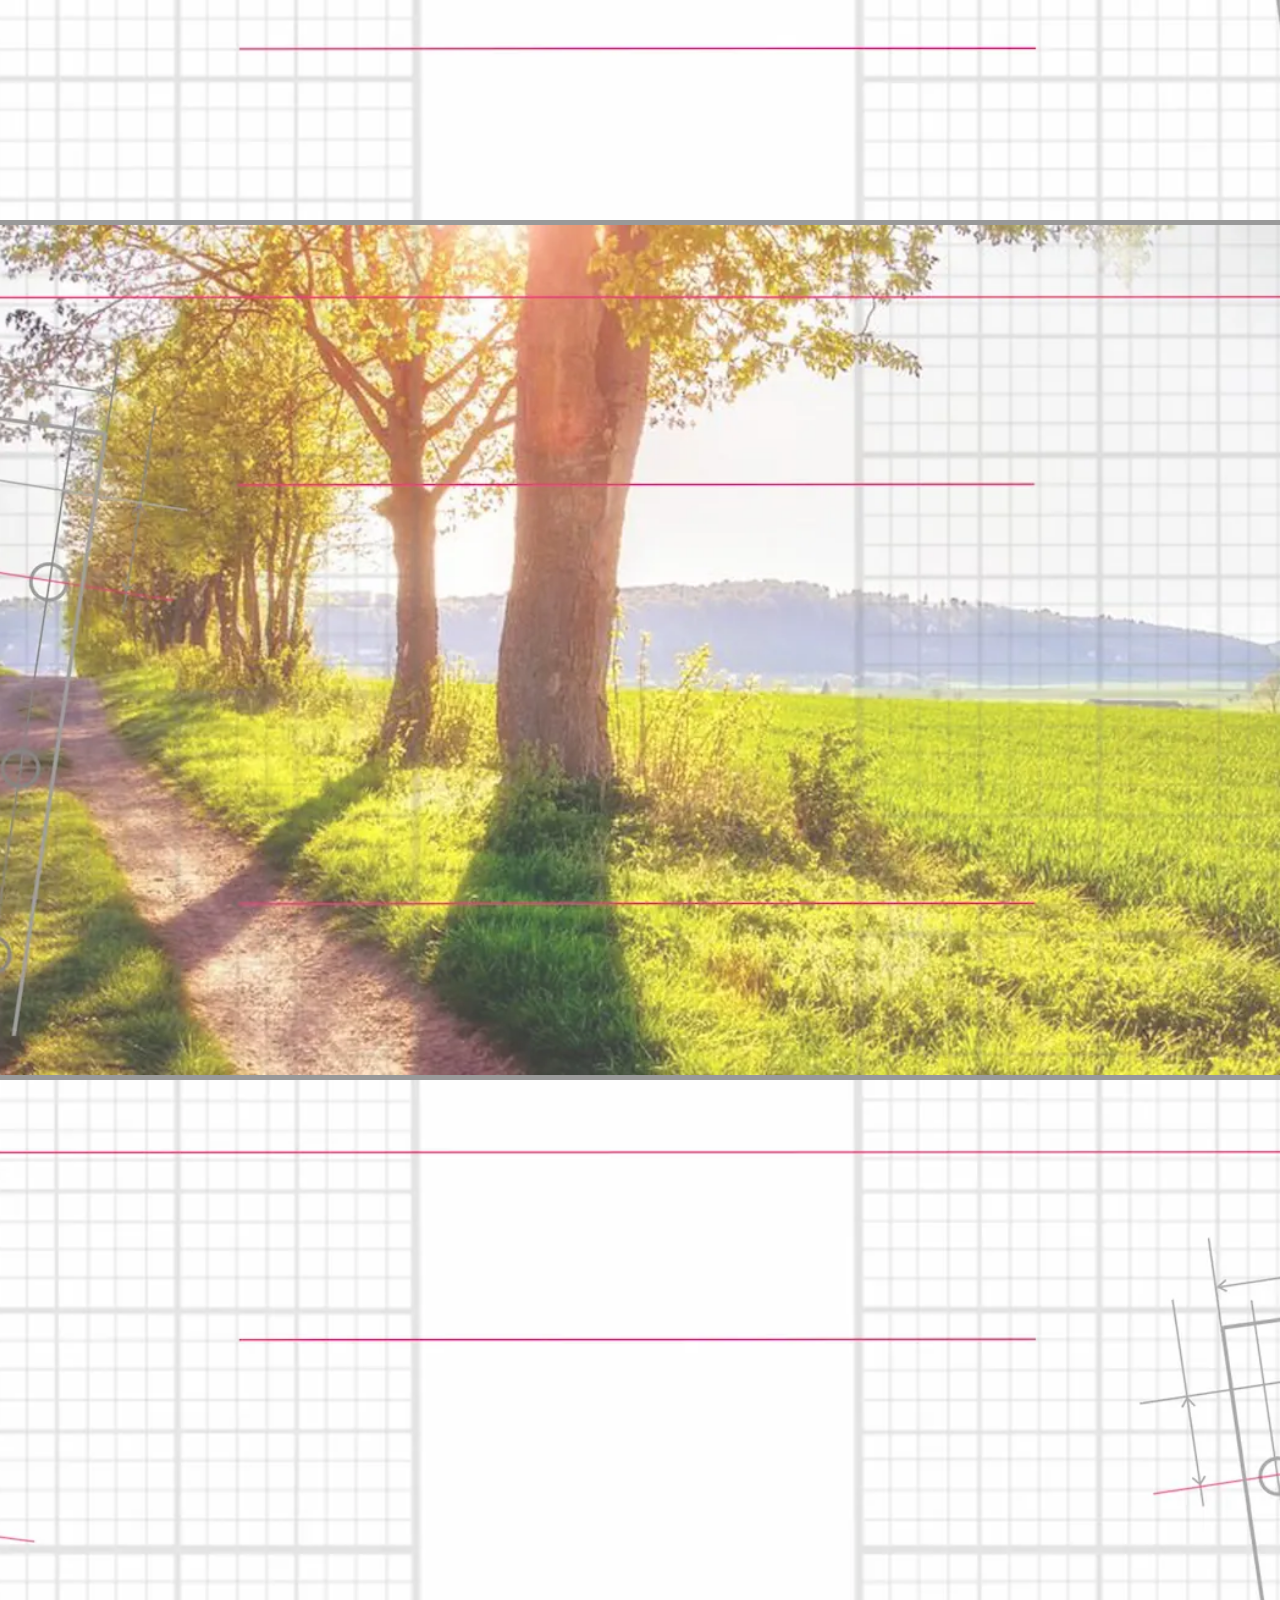
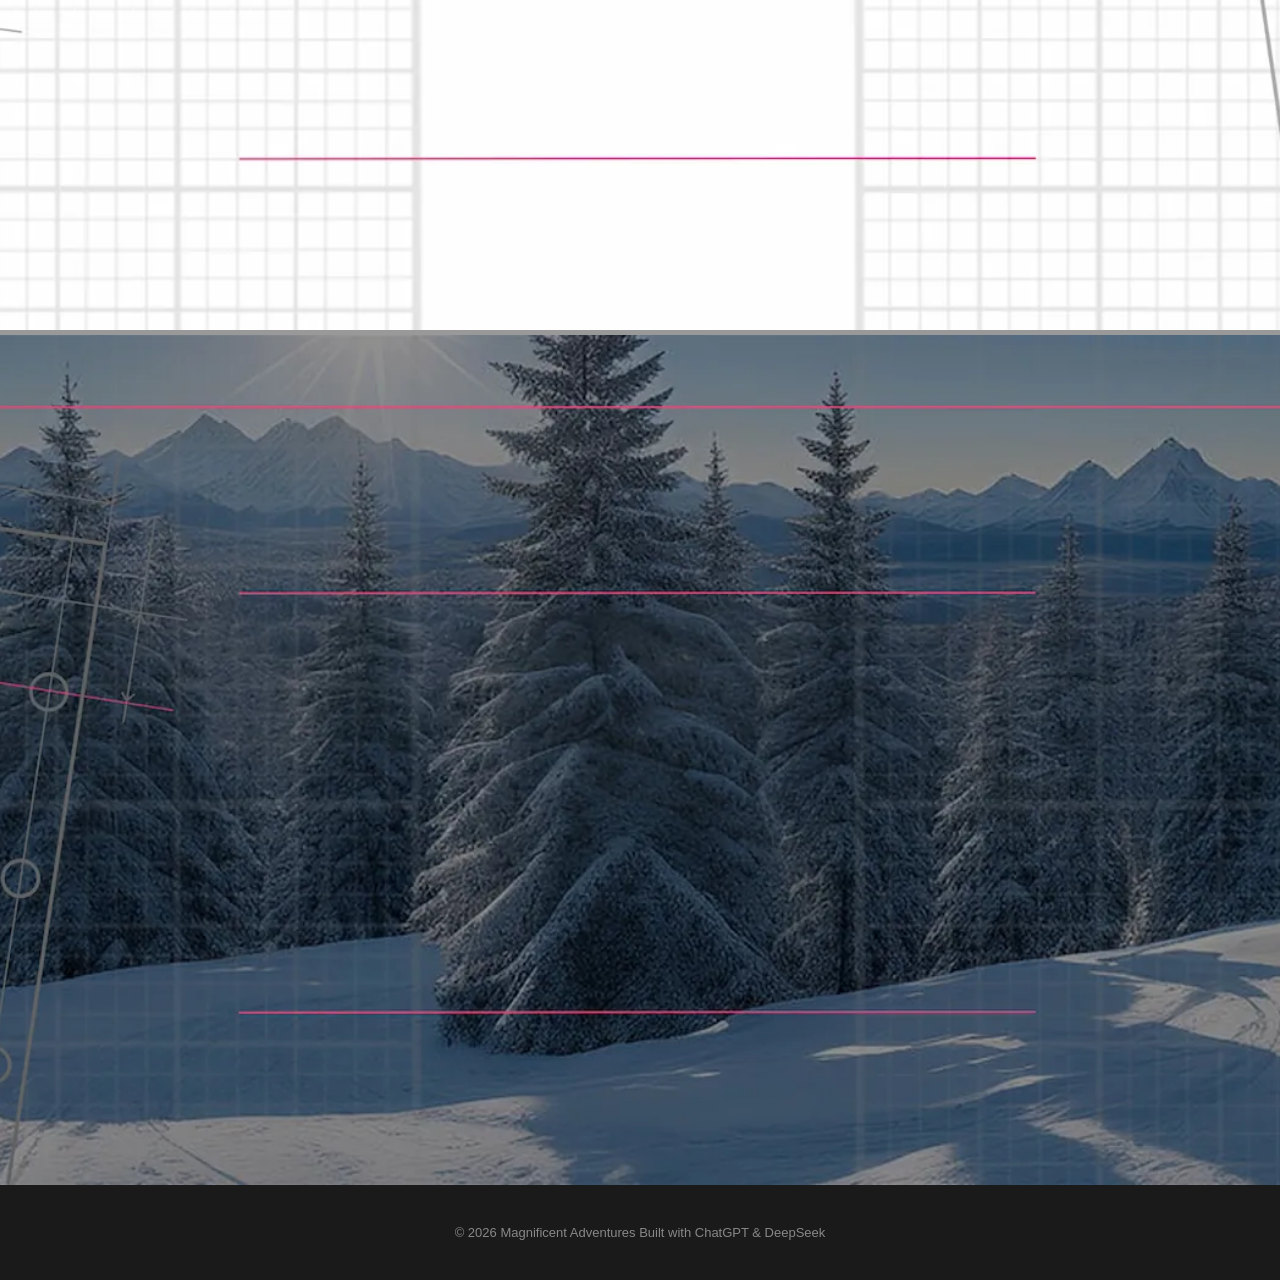
==== commit 12f49e09: "Fix text formatting in hero-bottom section" ====
--- a/index.html
+++ b/index.html
@@ -443,7 +443,8 @@
     <div class="hero-bottom">
         Один набор модулей — десятки машин, устройств и сред обитания.
         От самокатов и велосипедов до катамаранов, багги и фантастических
-        исследовательских платформ.Устрой себе приключение!
+        исследовательских платформ.<br>
+        Устрой себе приключение!
       </div> 
   </section> 
 
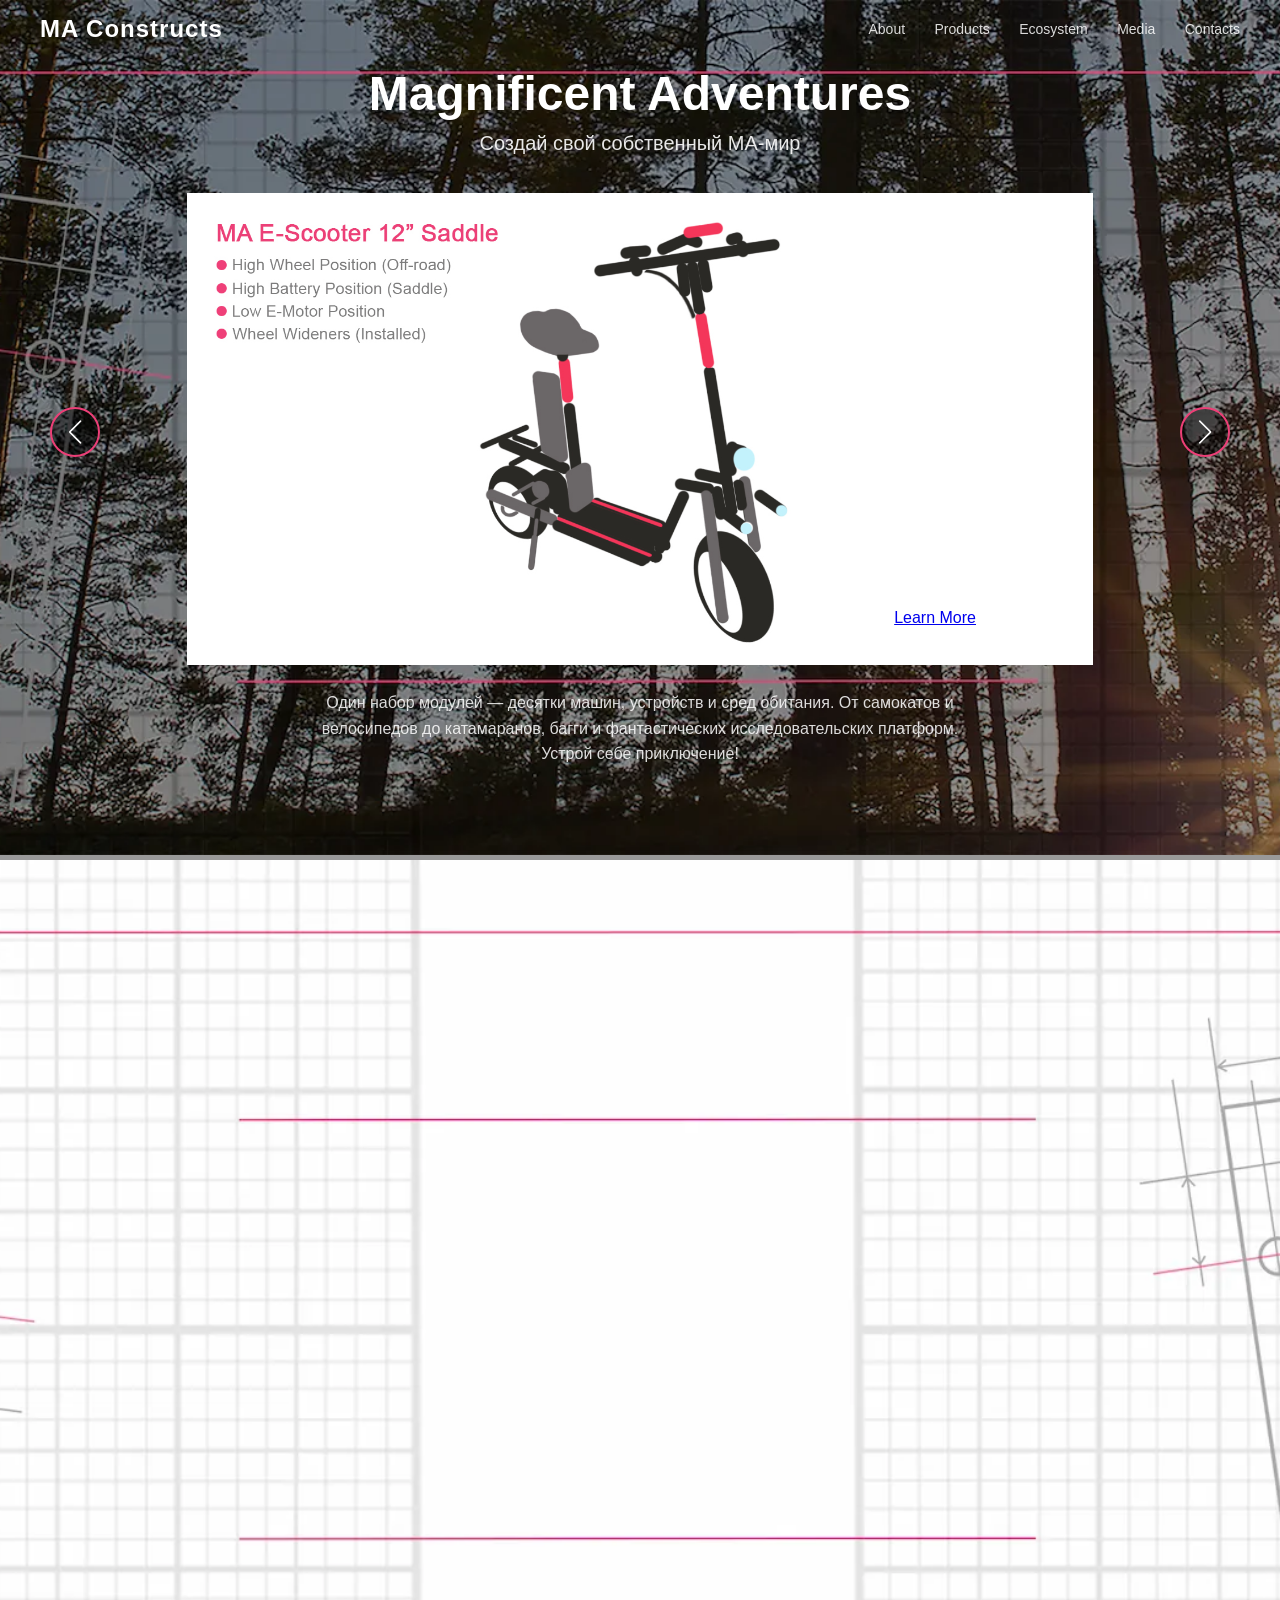
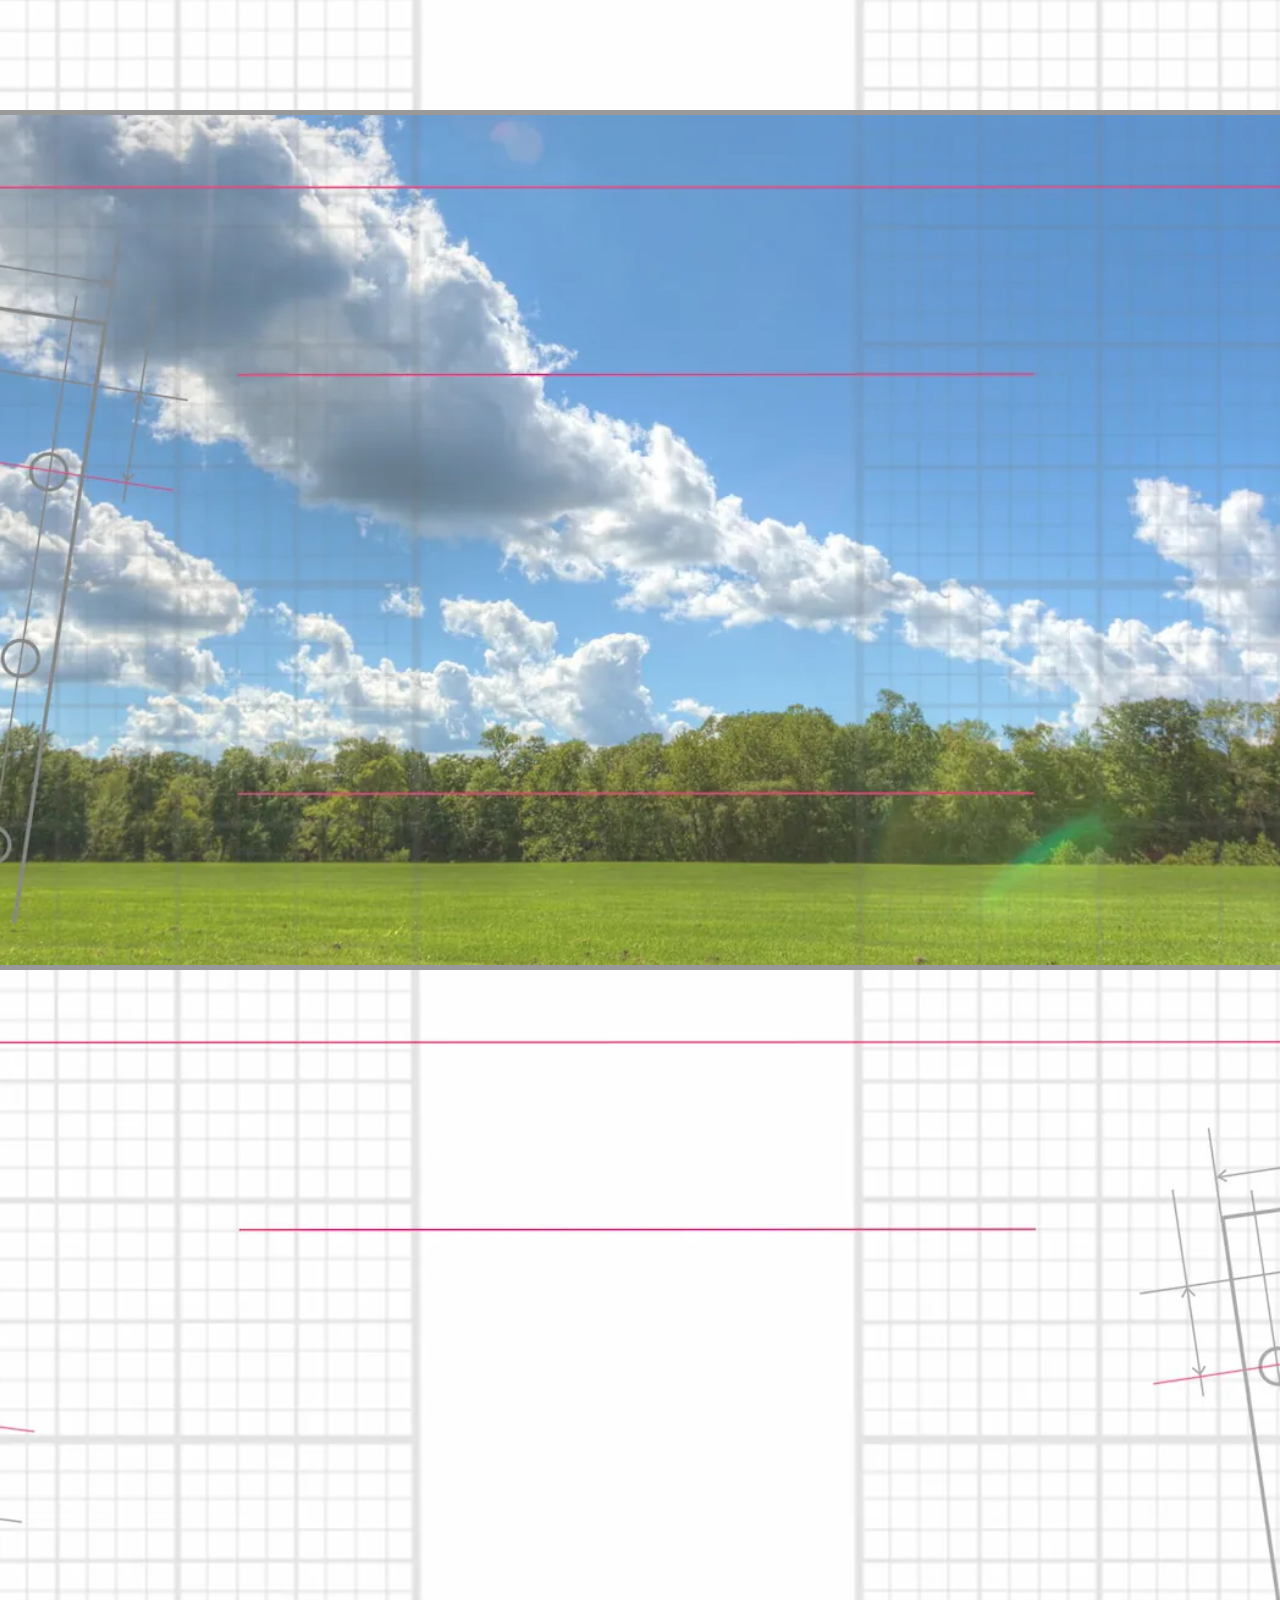
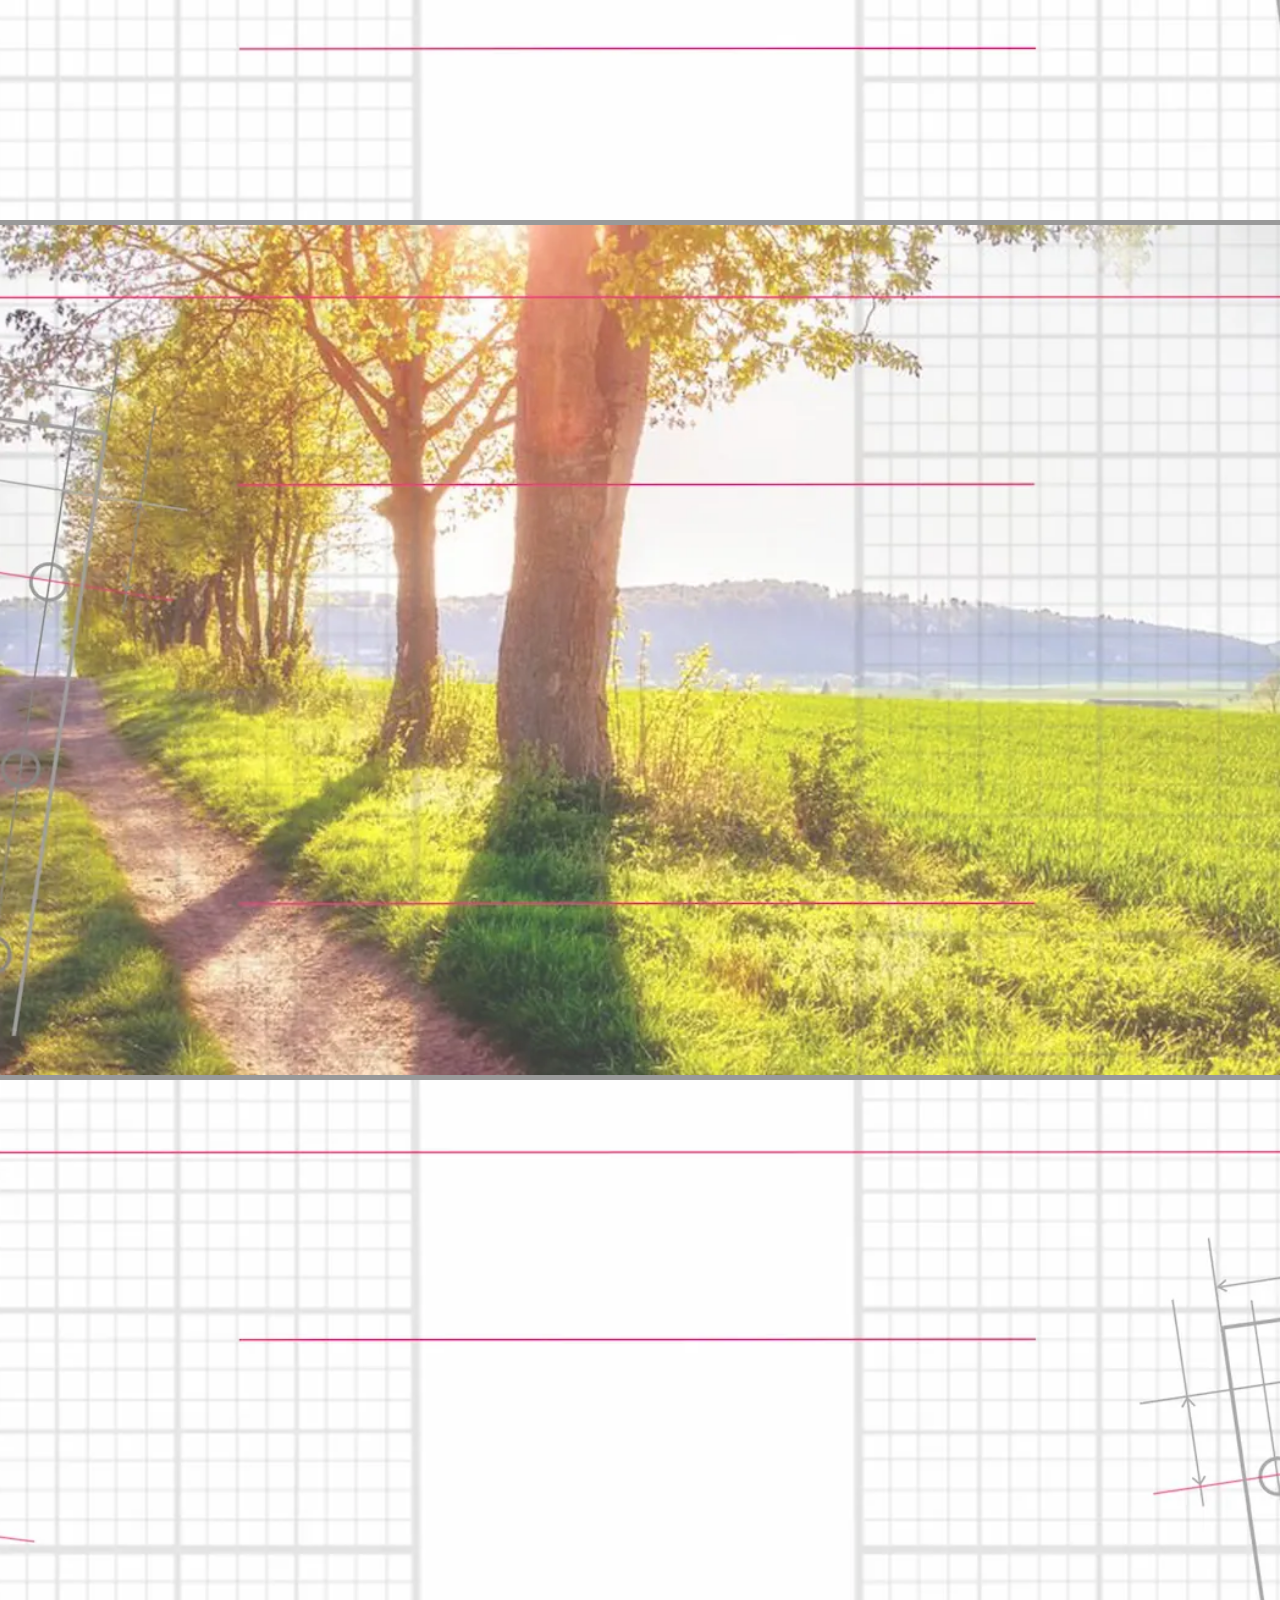
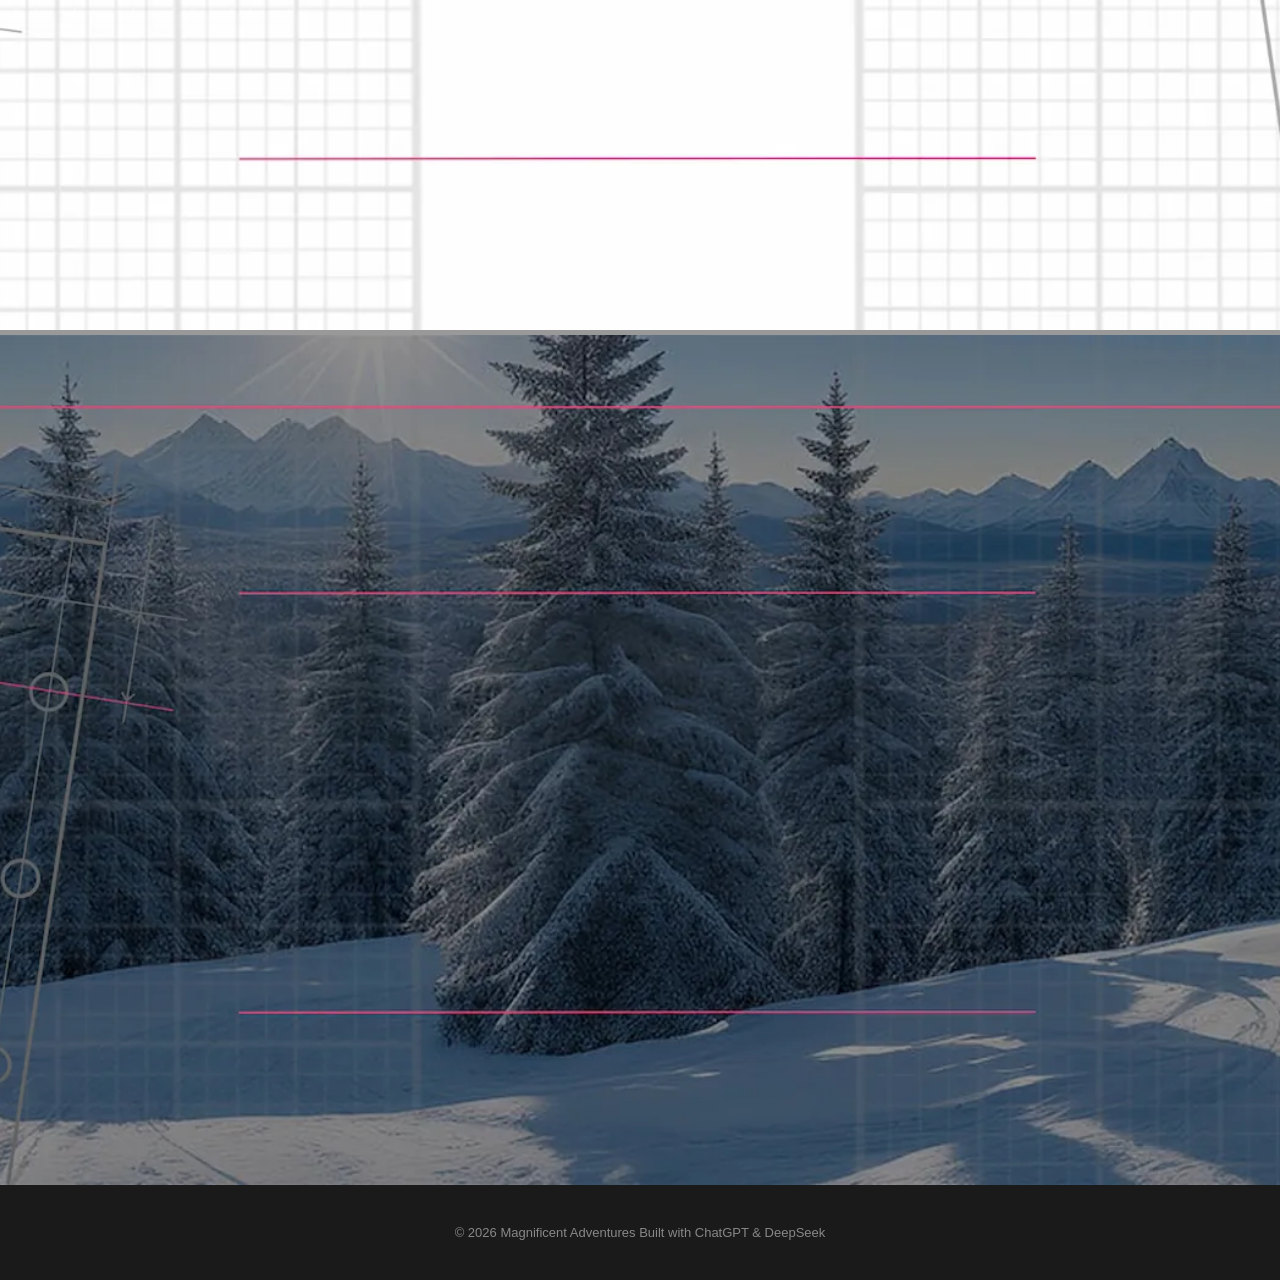
==== commit 88d50e66: "Update index.html" ====
--- a/index.html
+++ b/index.html
@@ -371,7 +371,7 @@
   <div class="swiper-slide">
     <img src="./images/skeleton-1-8-e-scooter-saddle-3-4.jpg" alt="MA E-Scooter 12” Saddle">
     <div class="cta">
-    <button>Learn More</button>
+    <a href="product.html" class="learn-more-btn">Learn More</a>
   </div> 
   </div>
     <!-- Слайд 9 -->
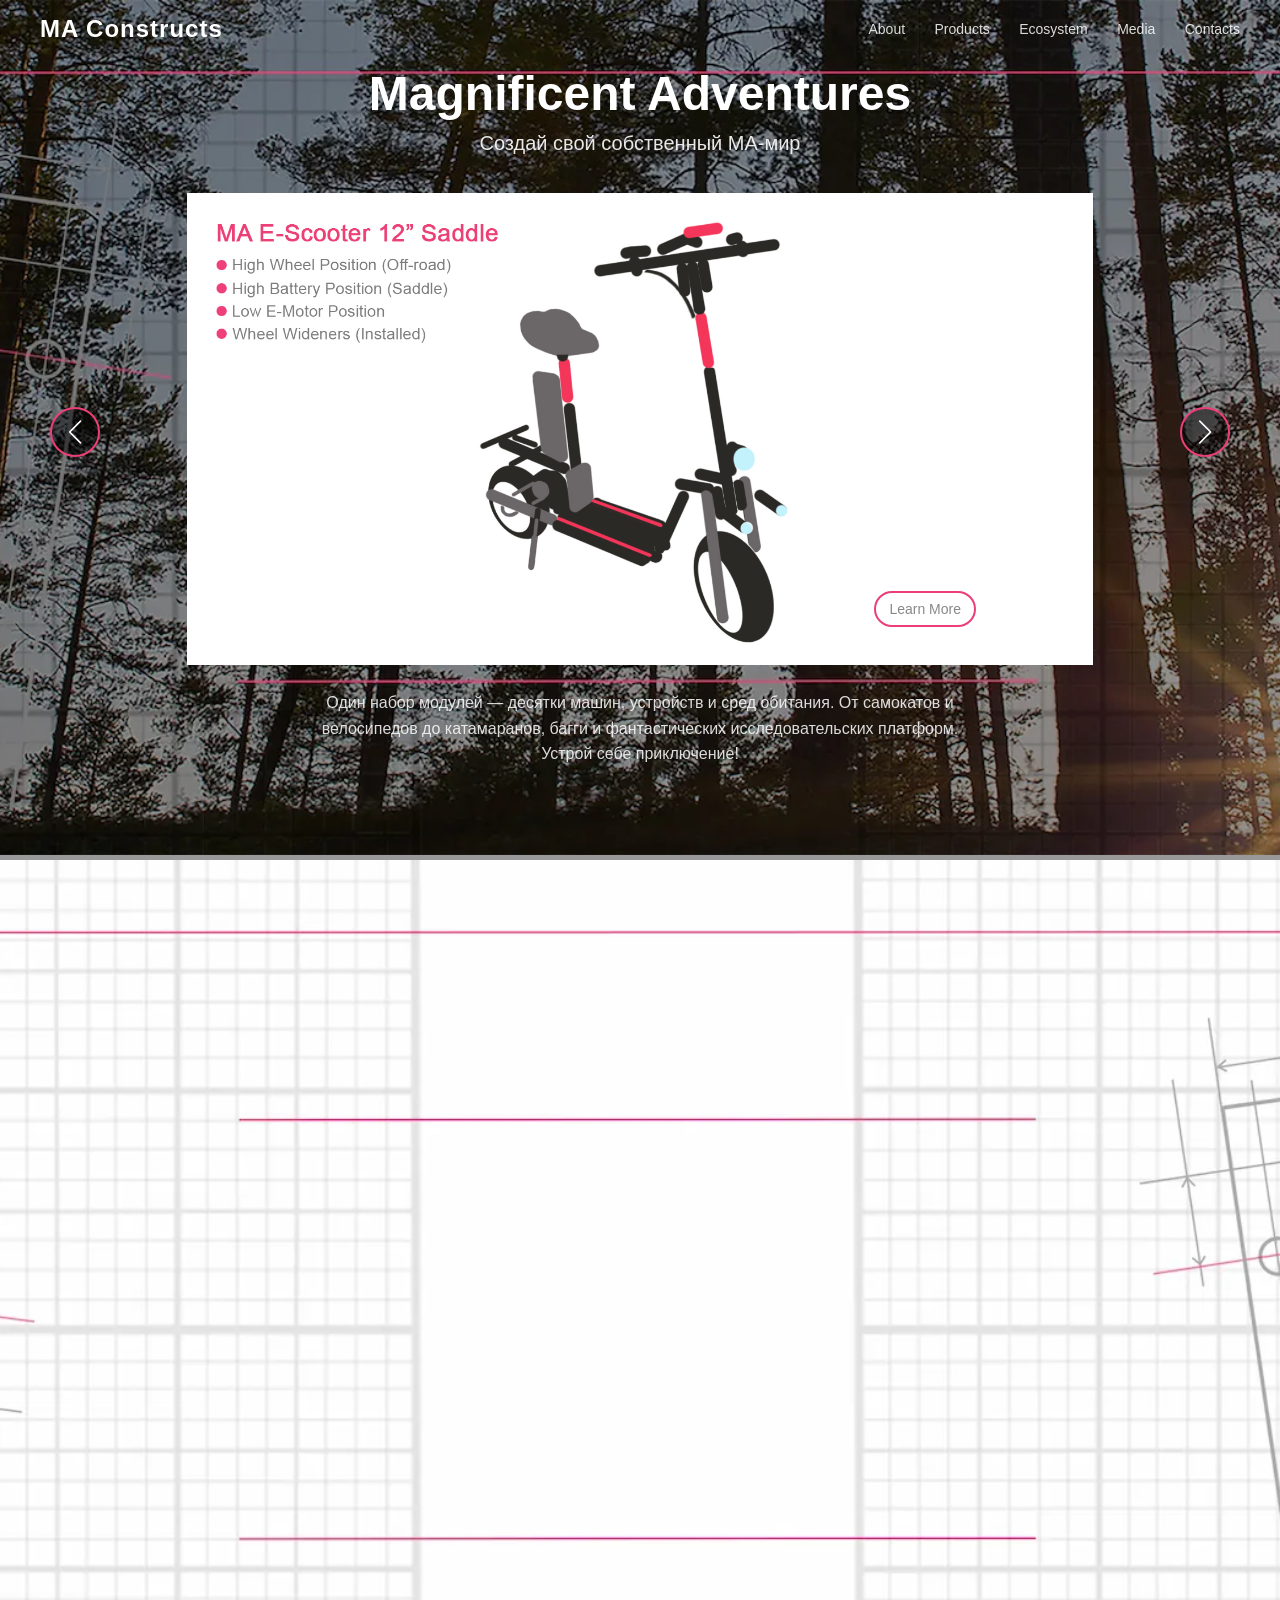
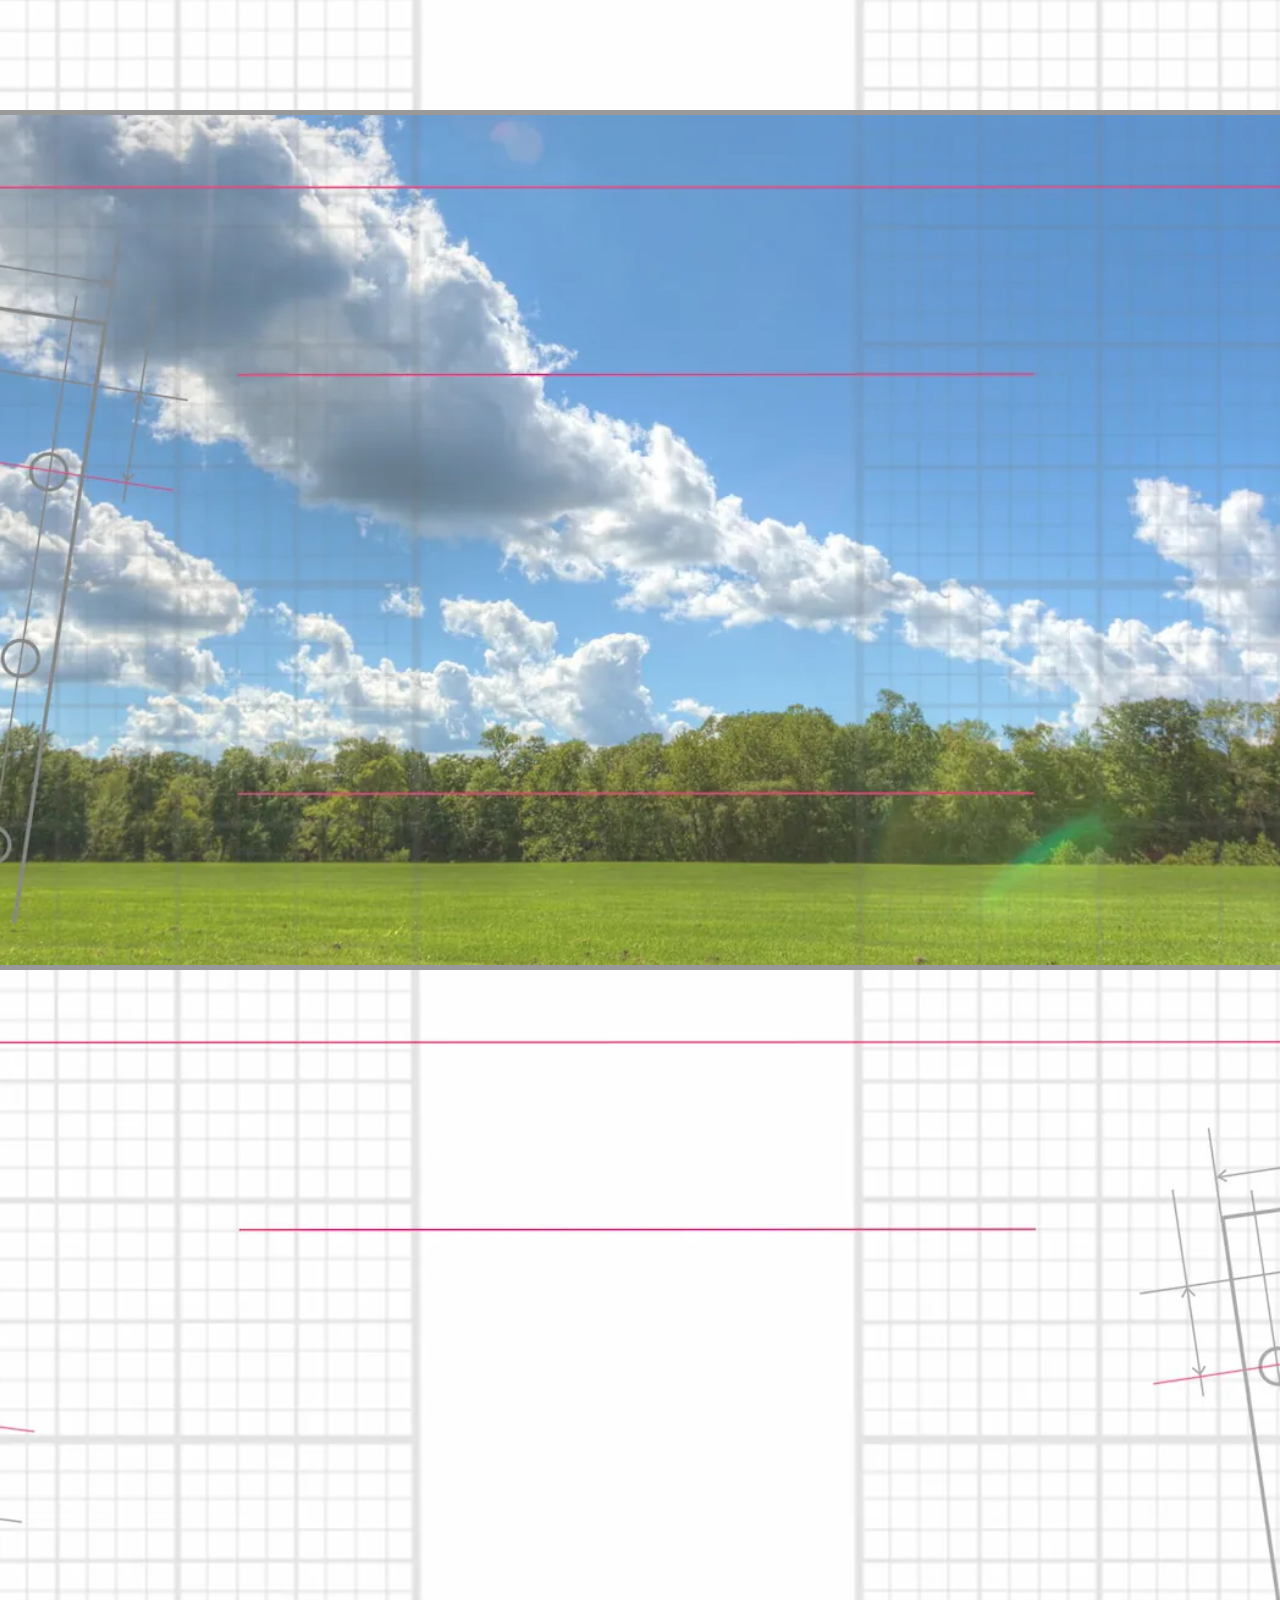
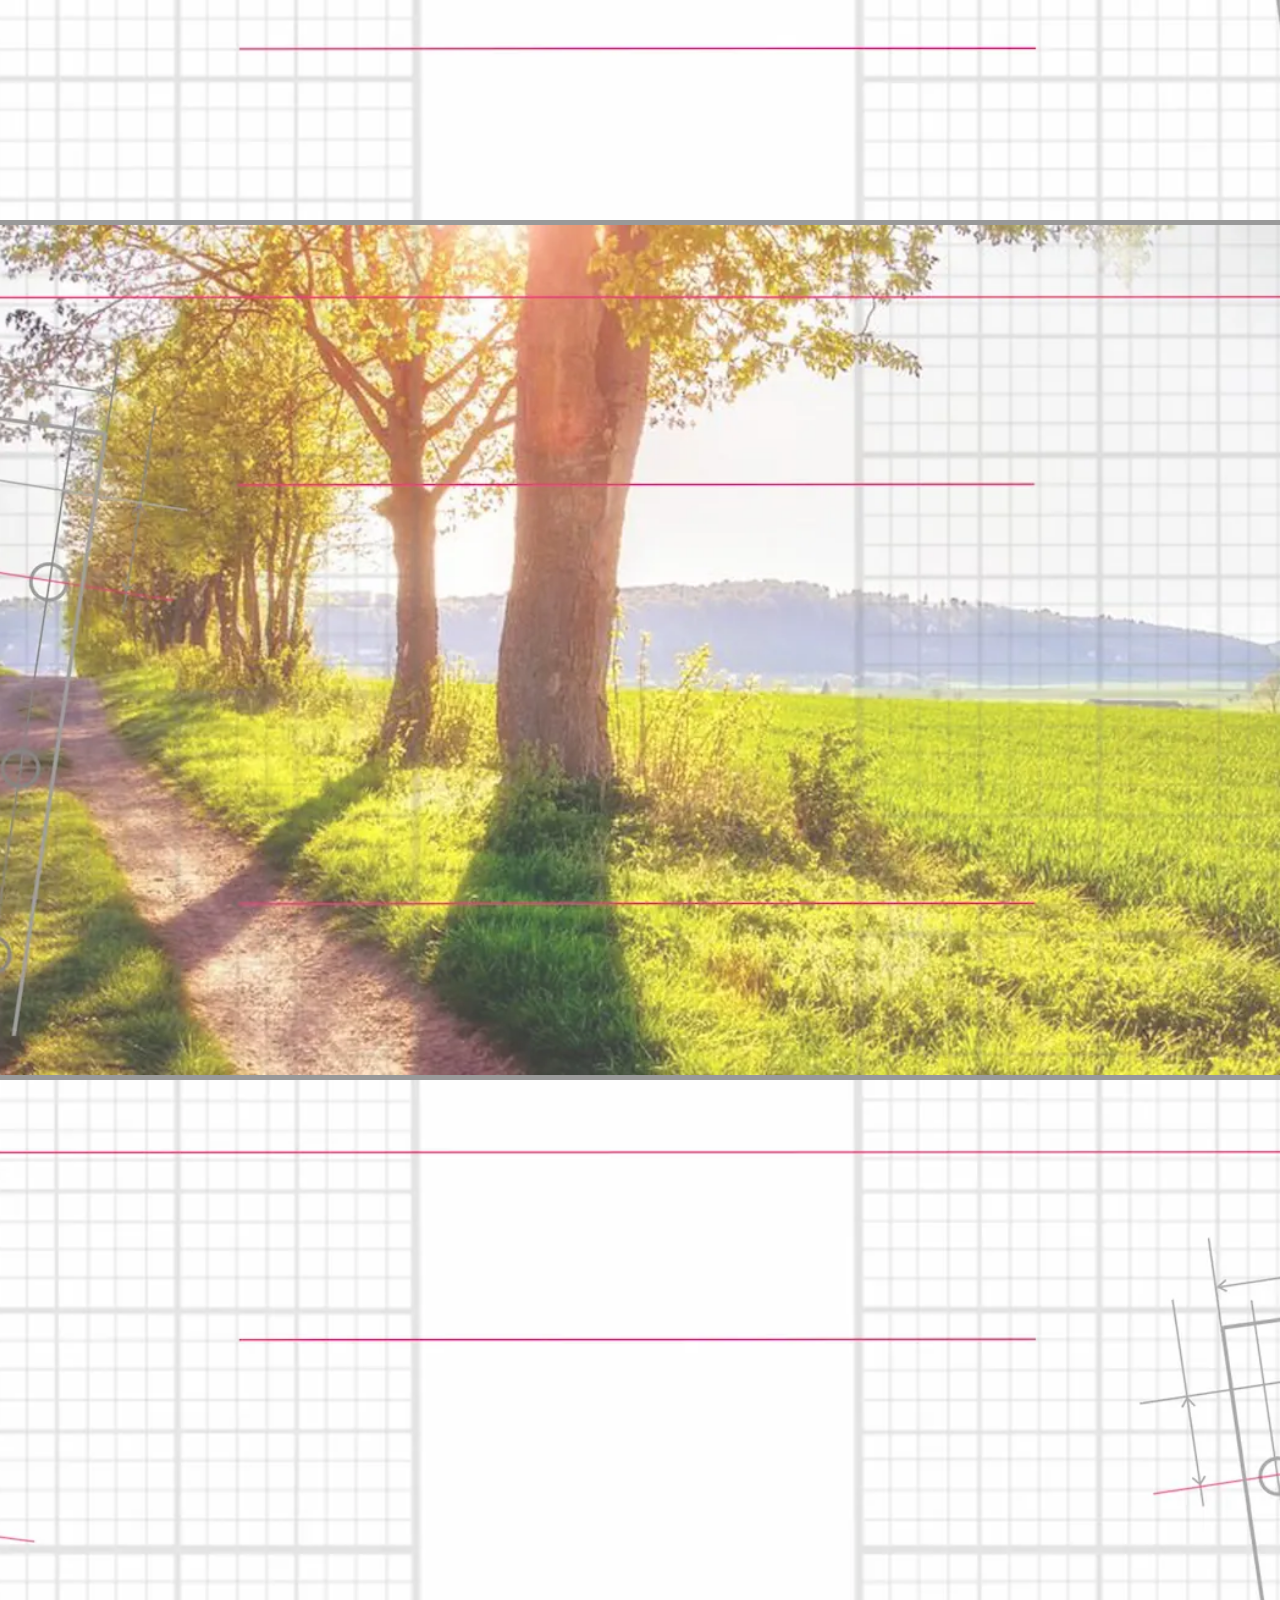
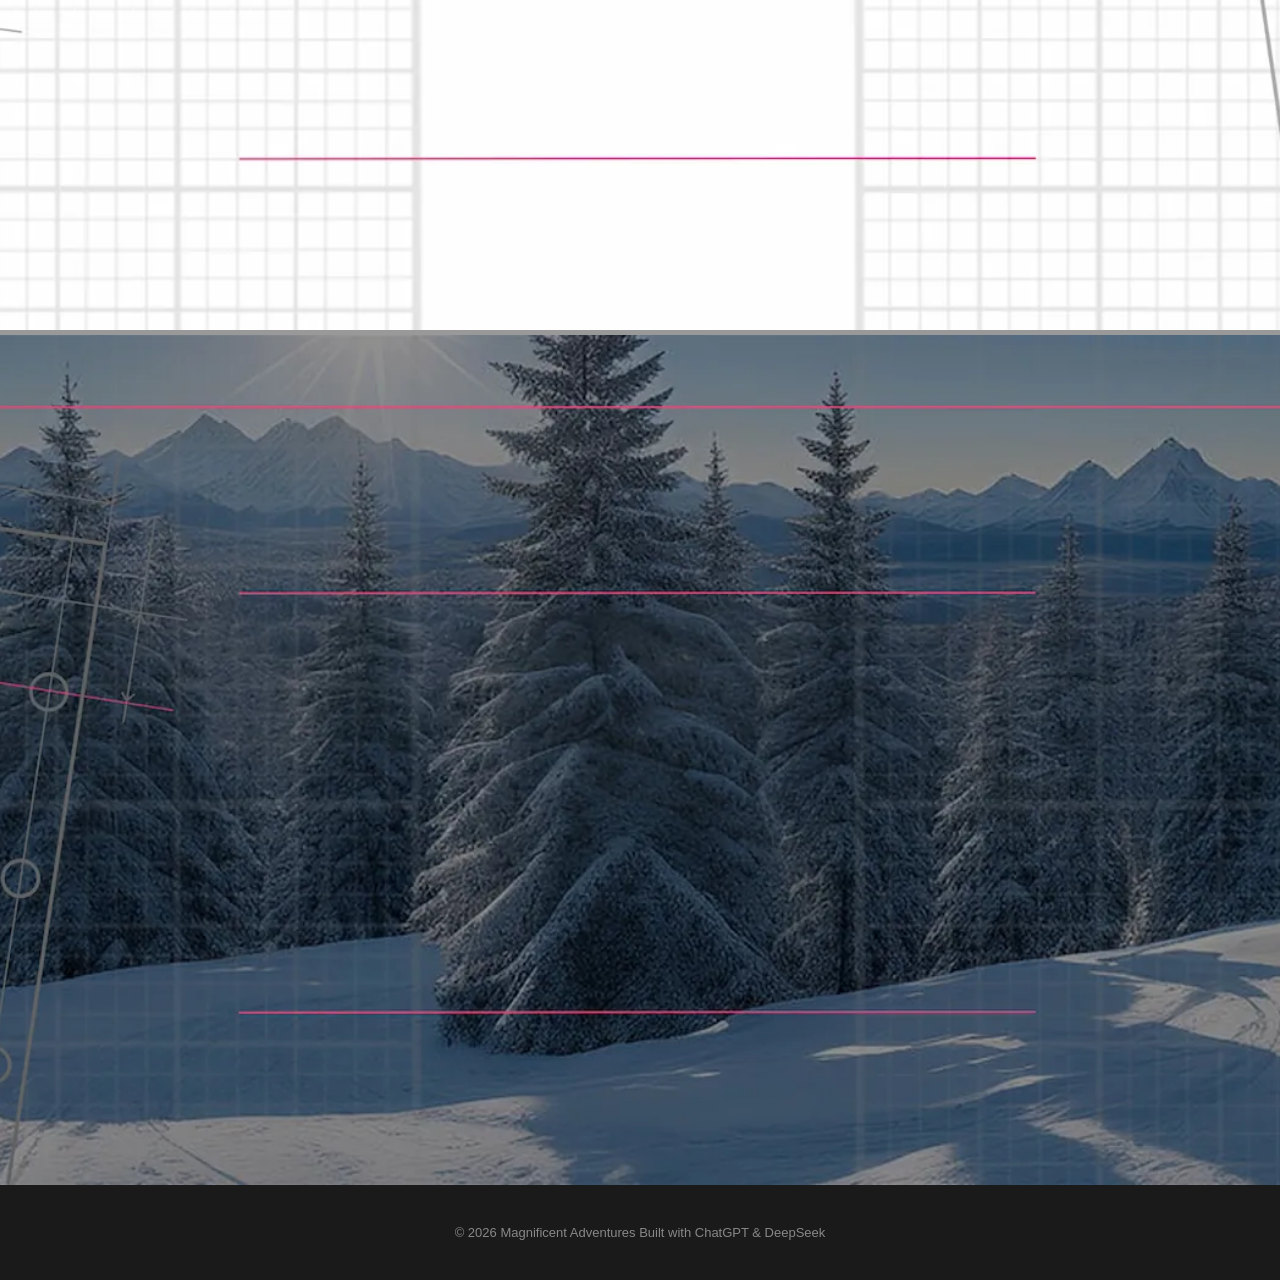
==== commit efa00160: "Rename button class and update styles" ====
--- a/index.html
+++ b/index.html
@@ -233,7 +233,8 @@
   z-index: 5;
  }
 
-.cta button {
+.cta-btn {
+  display: inline-block;
   background: white;
   color: #888;
   border: 2px solid #ec3f77; /* фирменный MA-розовый */
@@ -241,10 +242,11 @@
   font-size: 14px;
   border-radius: 60px;  /* больше воздуха */
   cursor: pointer;
+  text-decoration: none;
   transition: all 0.3s ease;
 }
 
-.cta button:hover {
+.cta-btn:hover {
   background: #f3f3f3;
   color: #444;
 }
@@ -371,7 +373,7 @@
   <div class="swiper-slide">
     <img src="./images/skeleton-1-8-e-scooter-saddle-3-4.jpg" alt="MA E-Scooter 12” Saddle">
     <div class="cta">
-    <a href="product.html" class="learn-more-btn">Learn More</a>
+    <a href="product.html" class="cta-btn">Learn More</a>
   </div> 
   </div>
     <!-- Слайд 9 -->
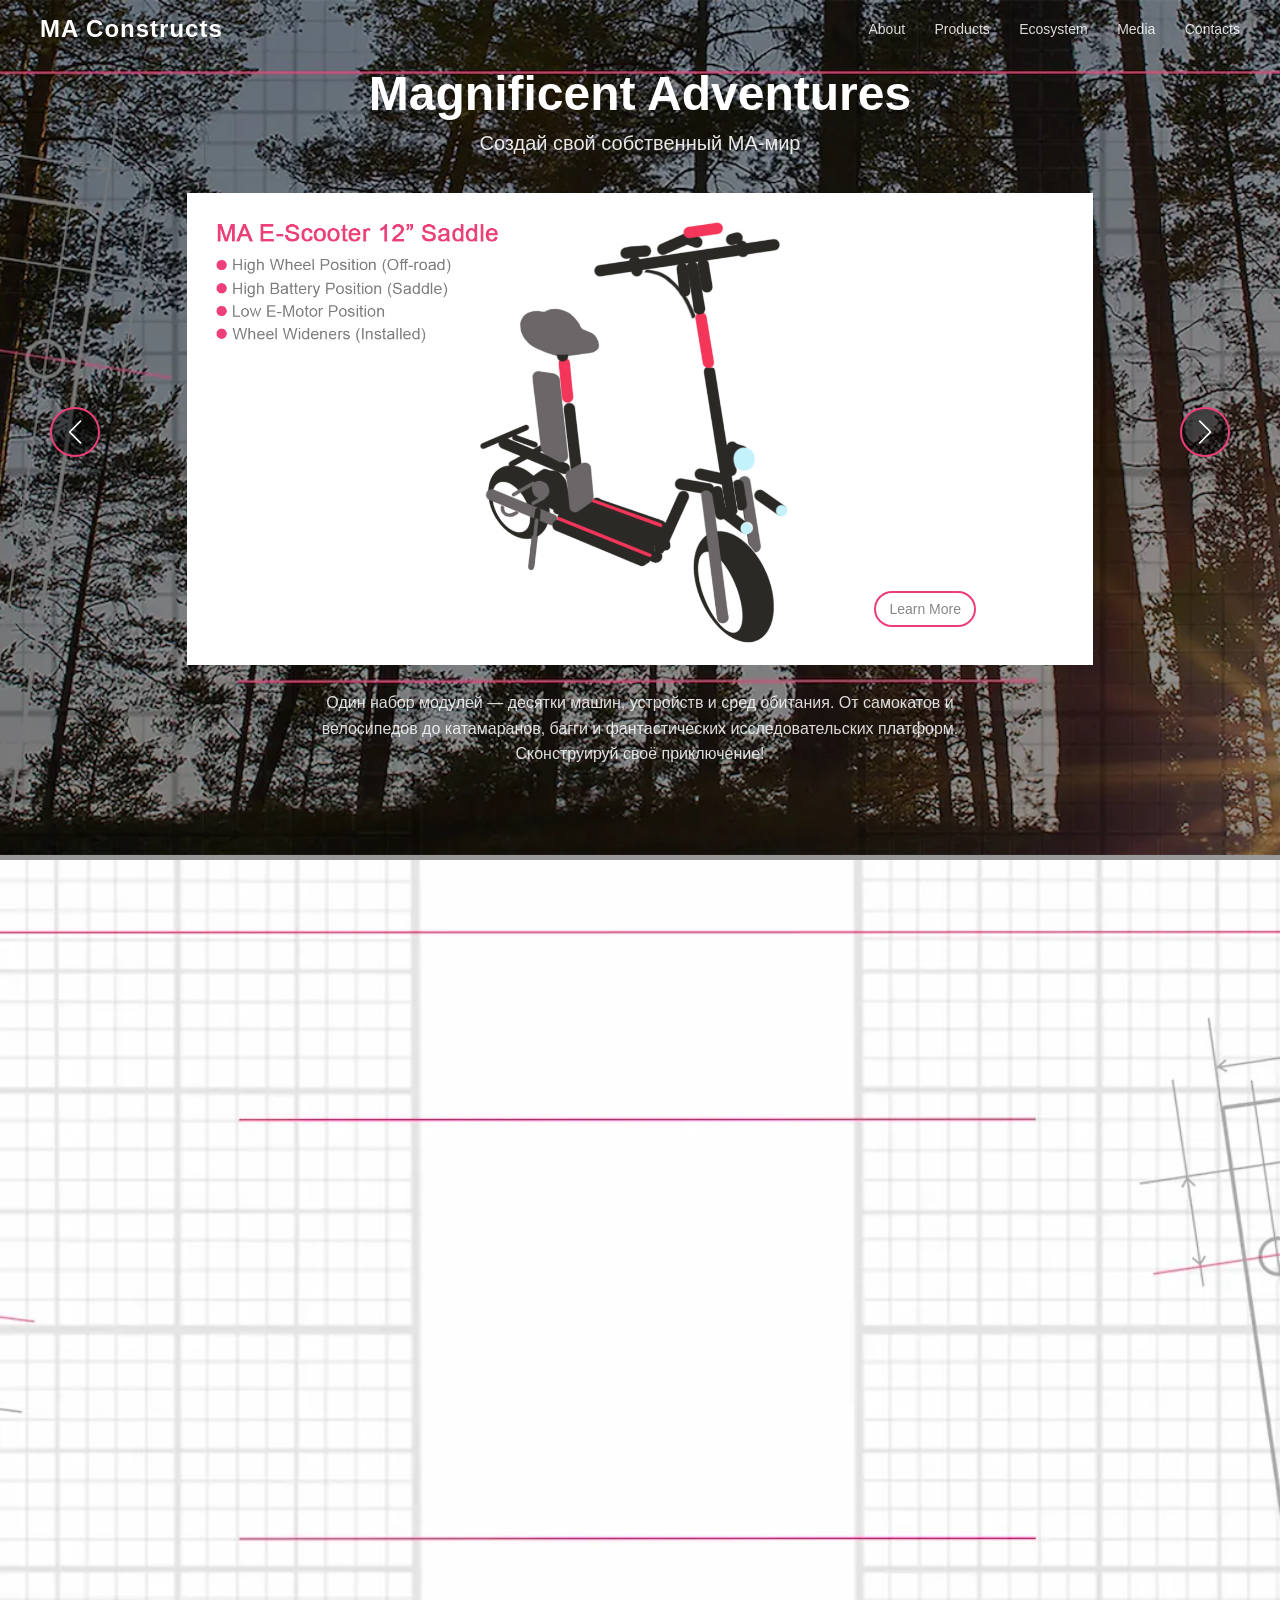
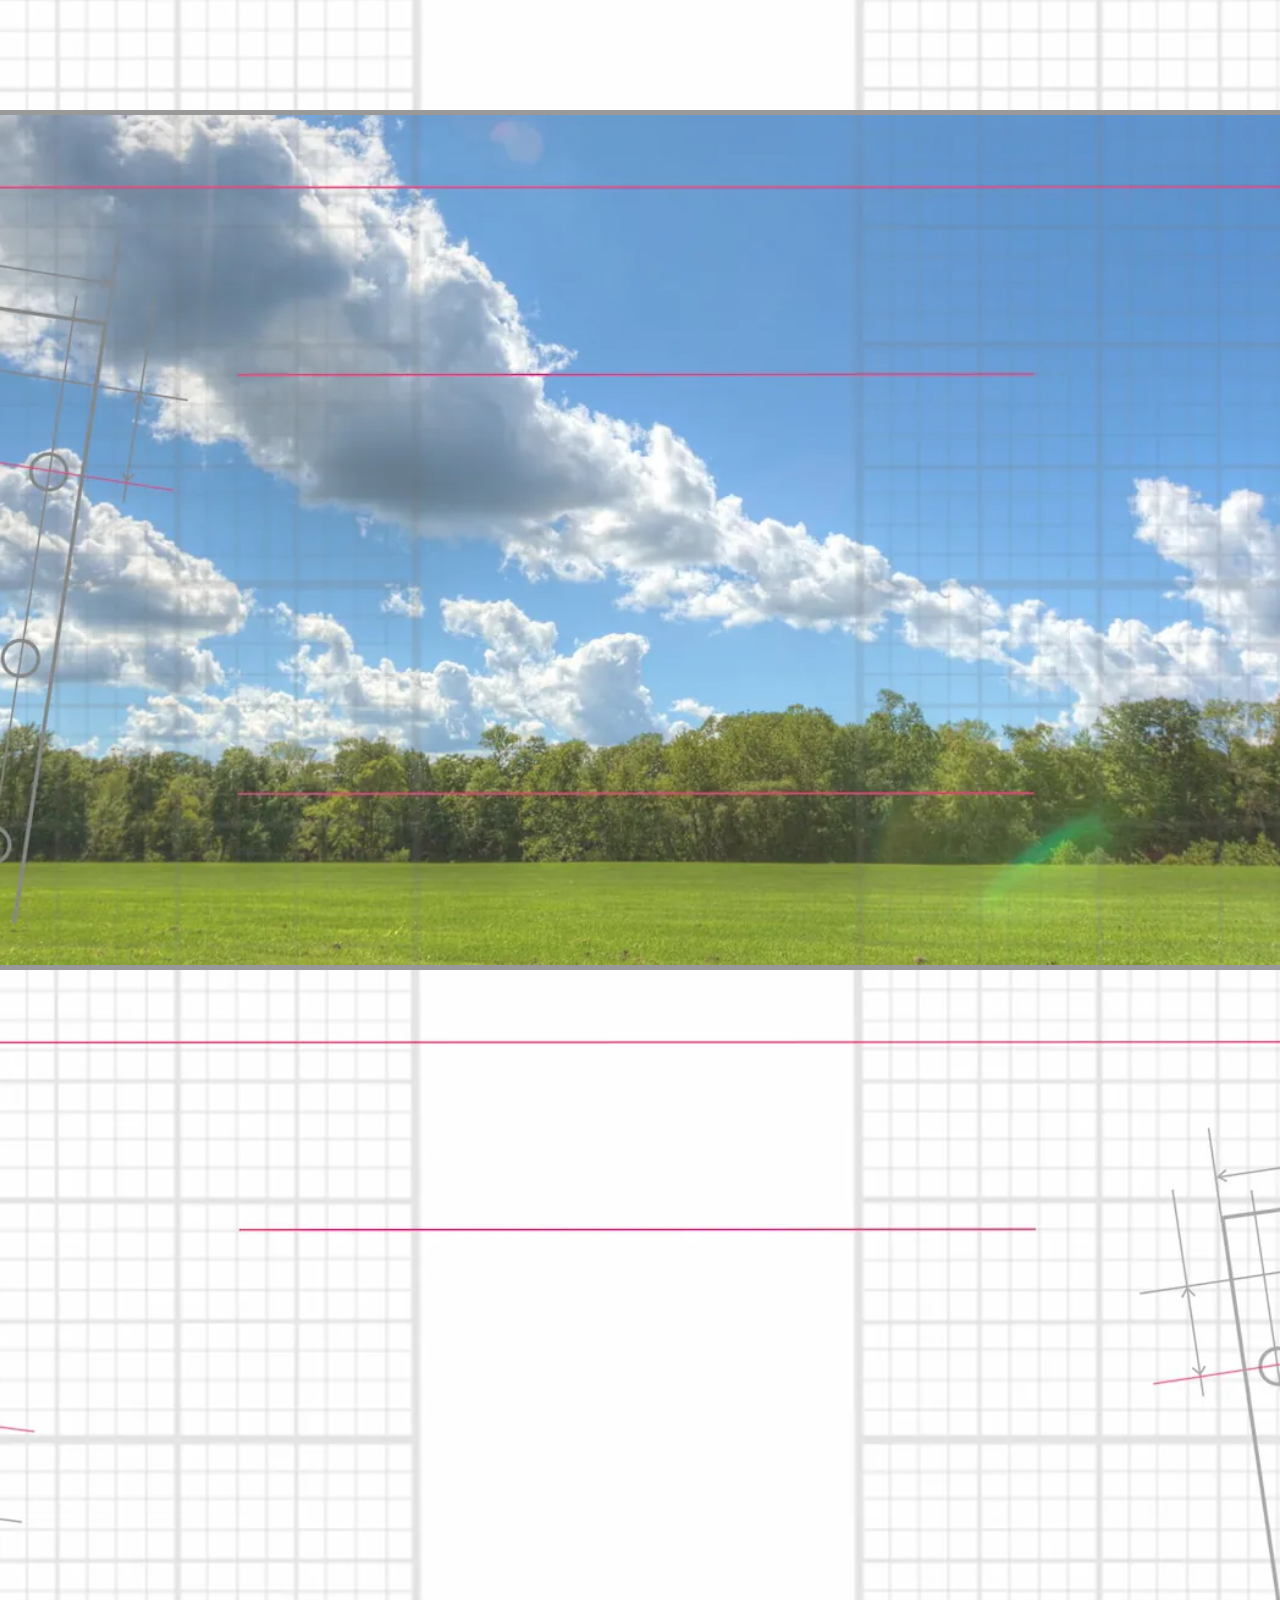
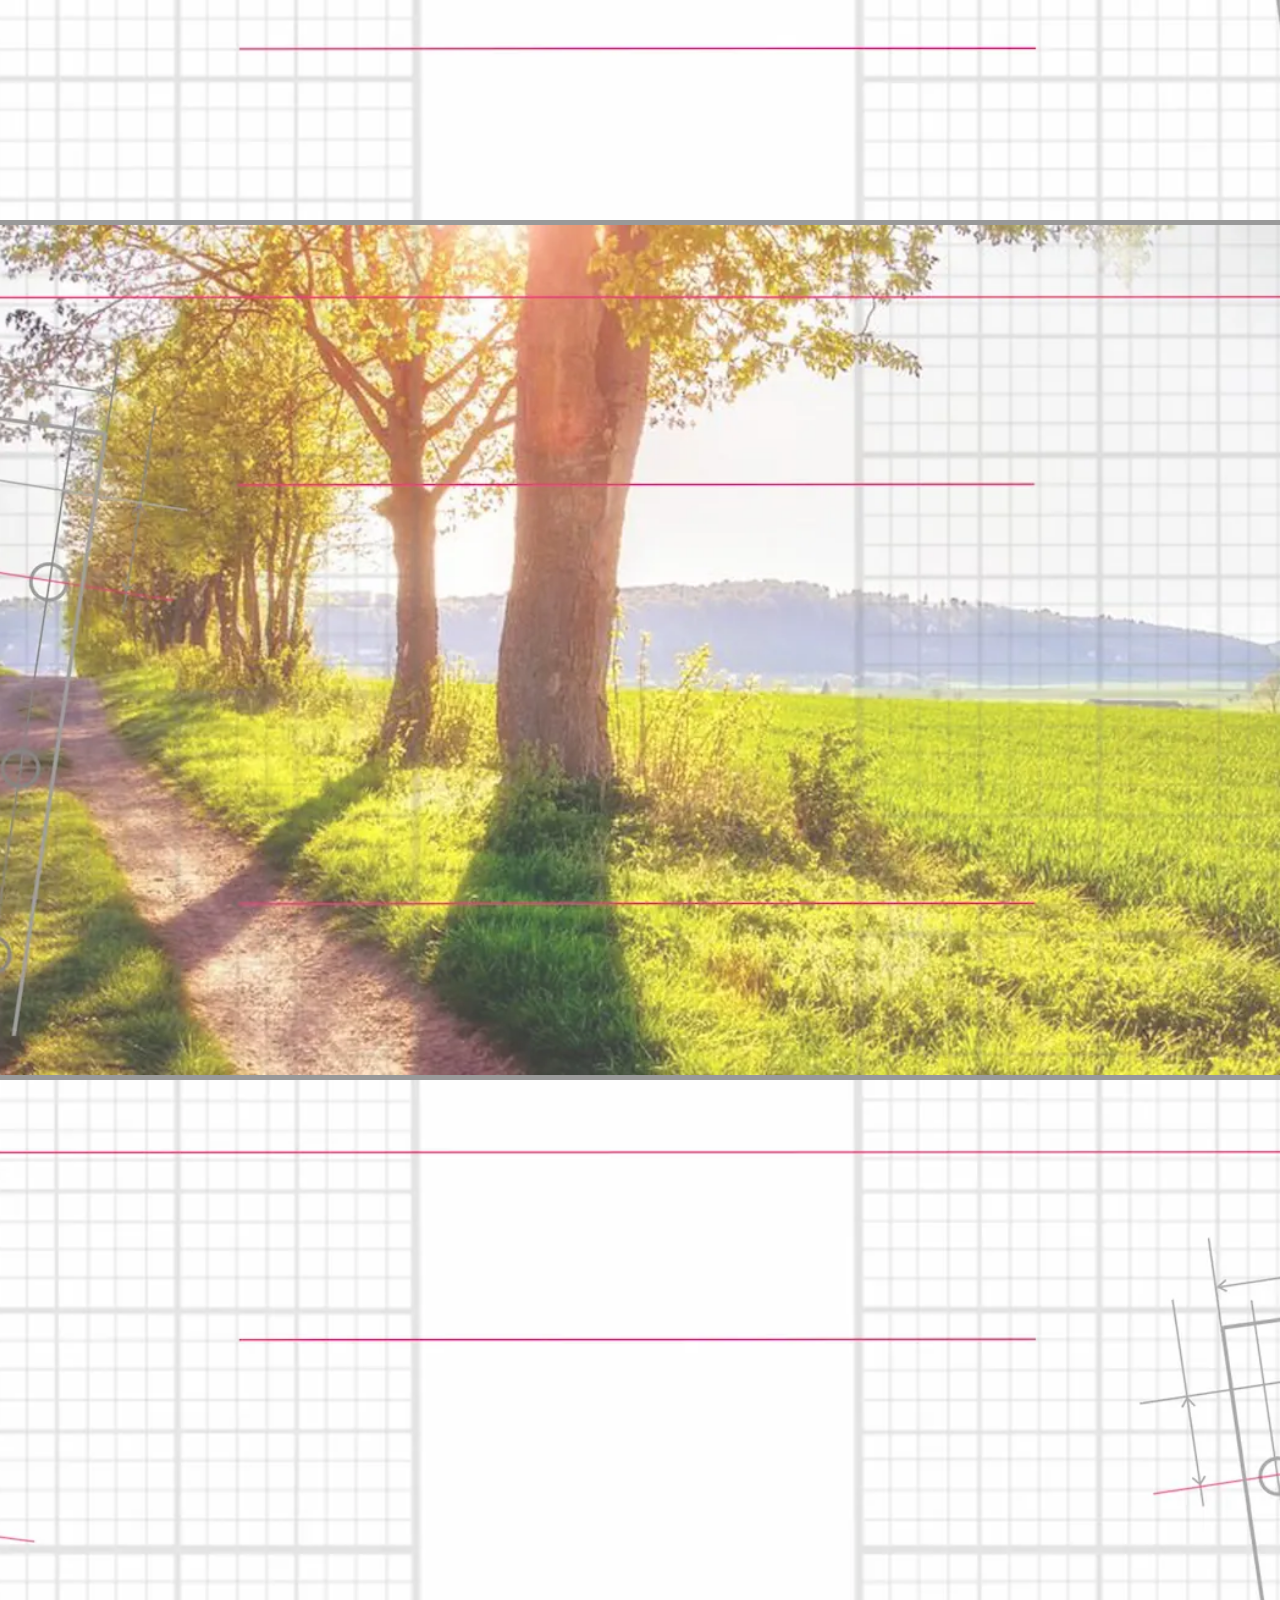
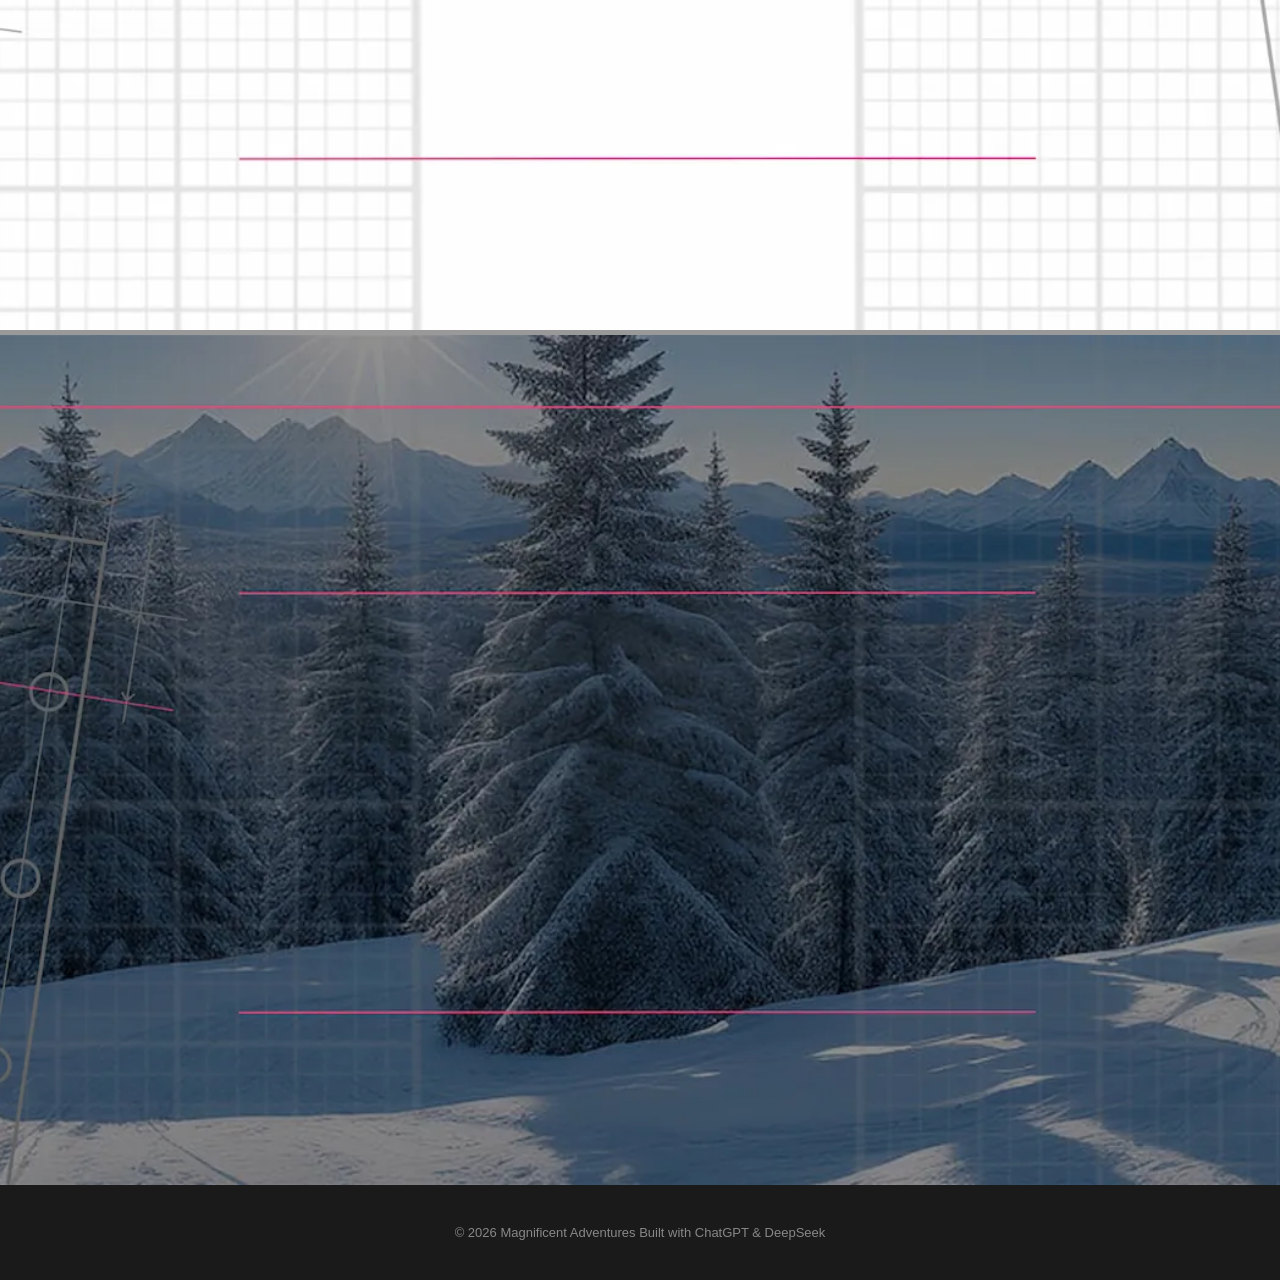
==== commit a426d8d2: "Update index.html" ====
--- a/index.html
+++ b/index.html
@@ -446,7 +446,7 @@
         Один набор модулей — десятки машин, устройств и сред обитания.
         От самокатов и велосипедов до катамаранов, багги и фантастических
         исследовательских платформ.<br>
-        Устрой себе приключение!
+        Сконструируй своё приключение!
       </div> 
   </section> 
 
